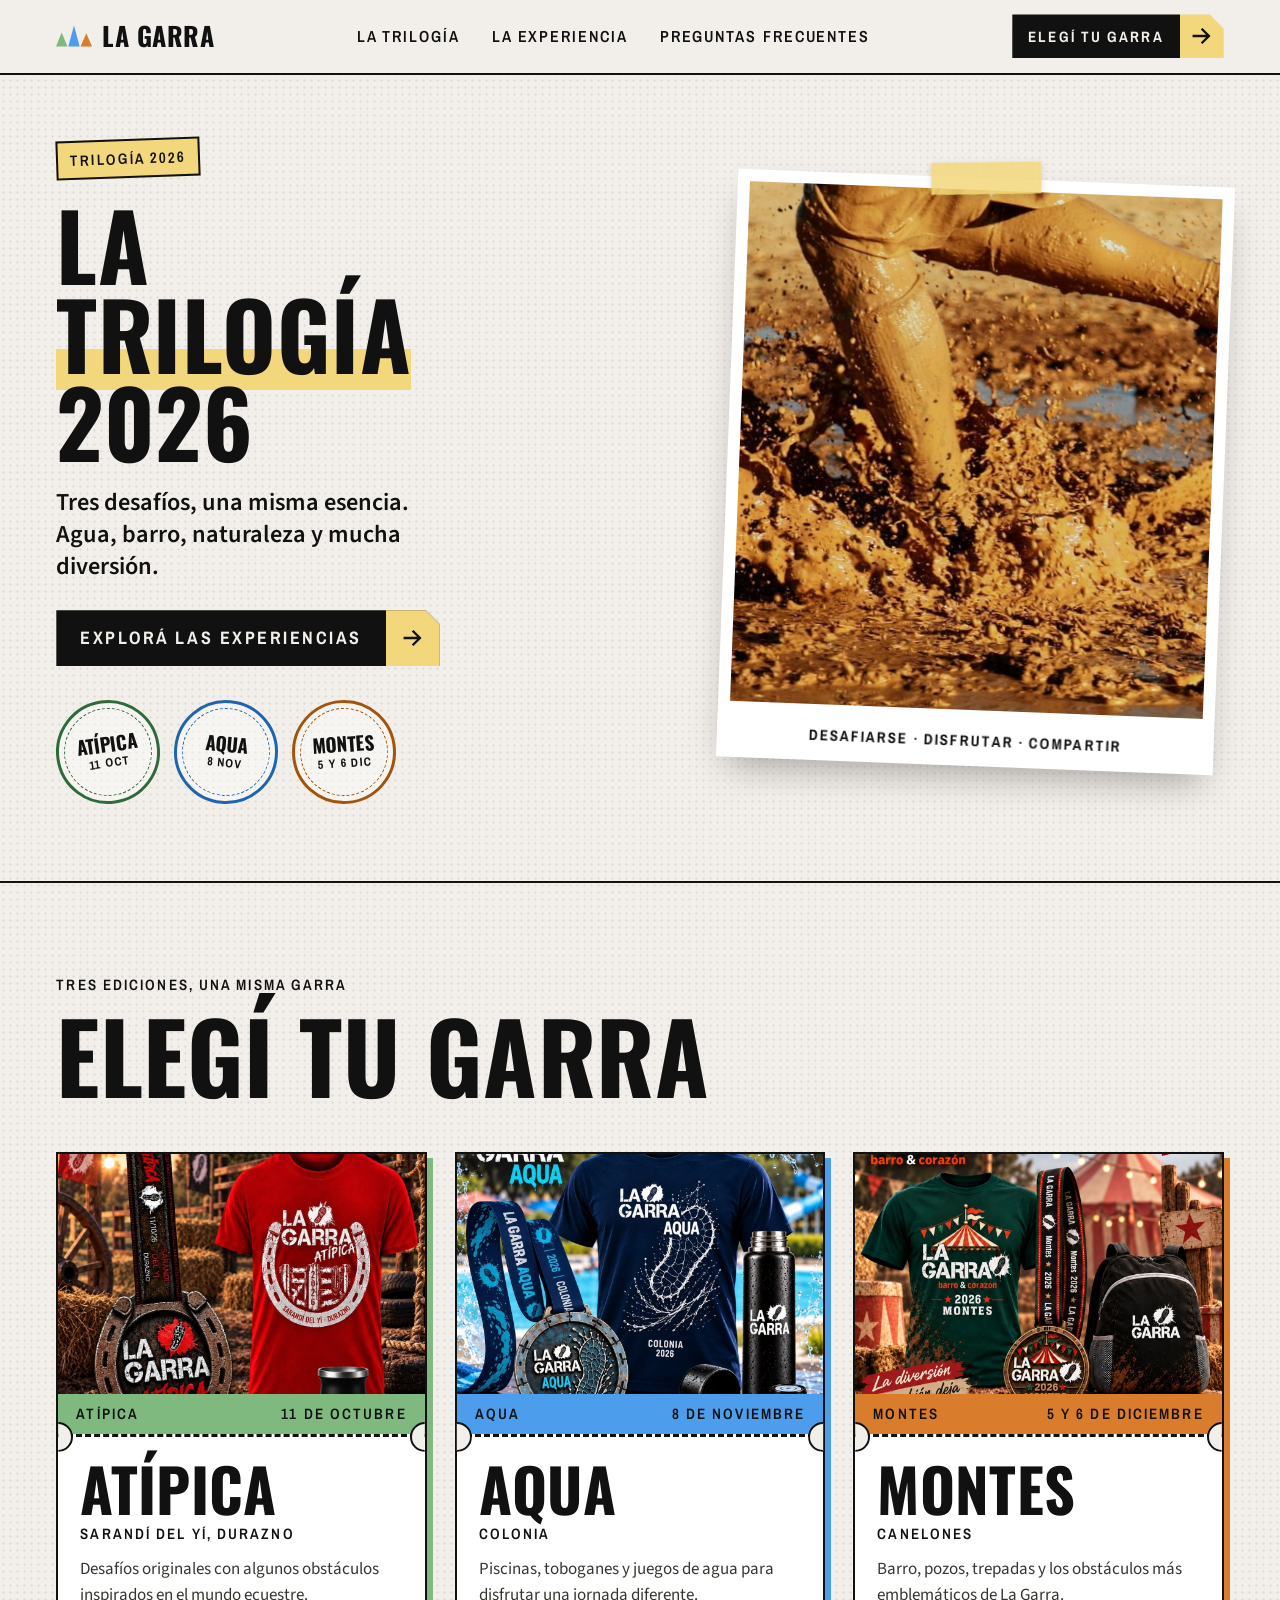
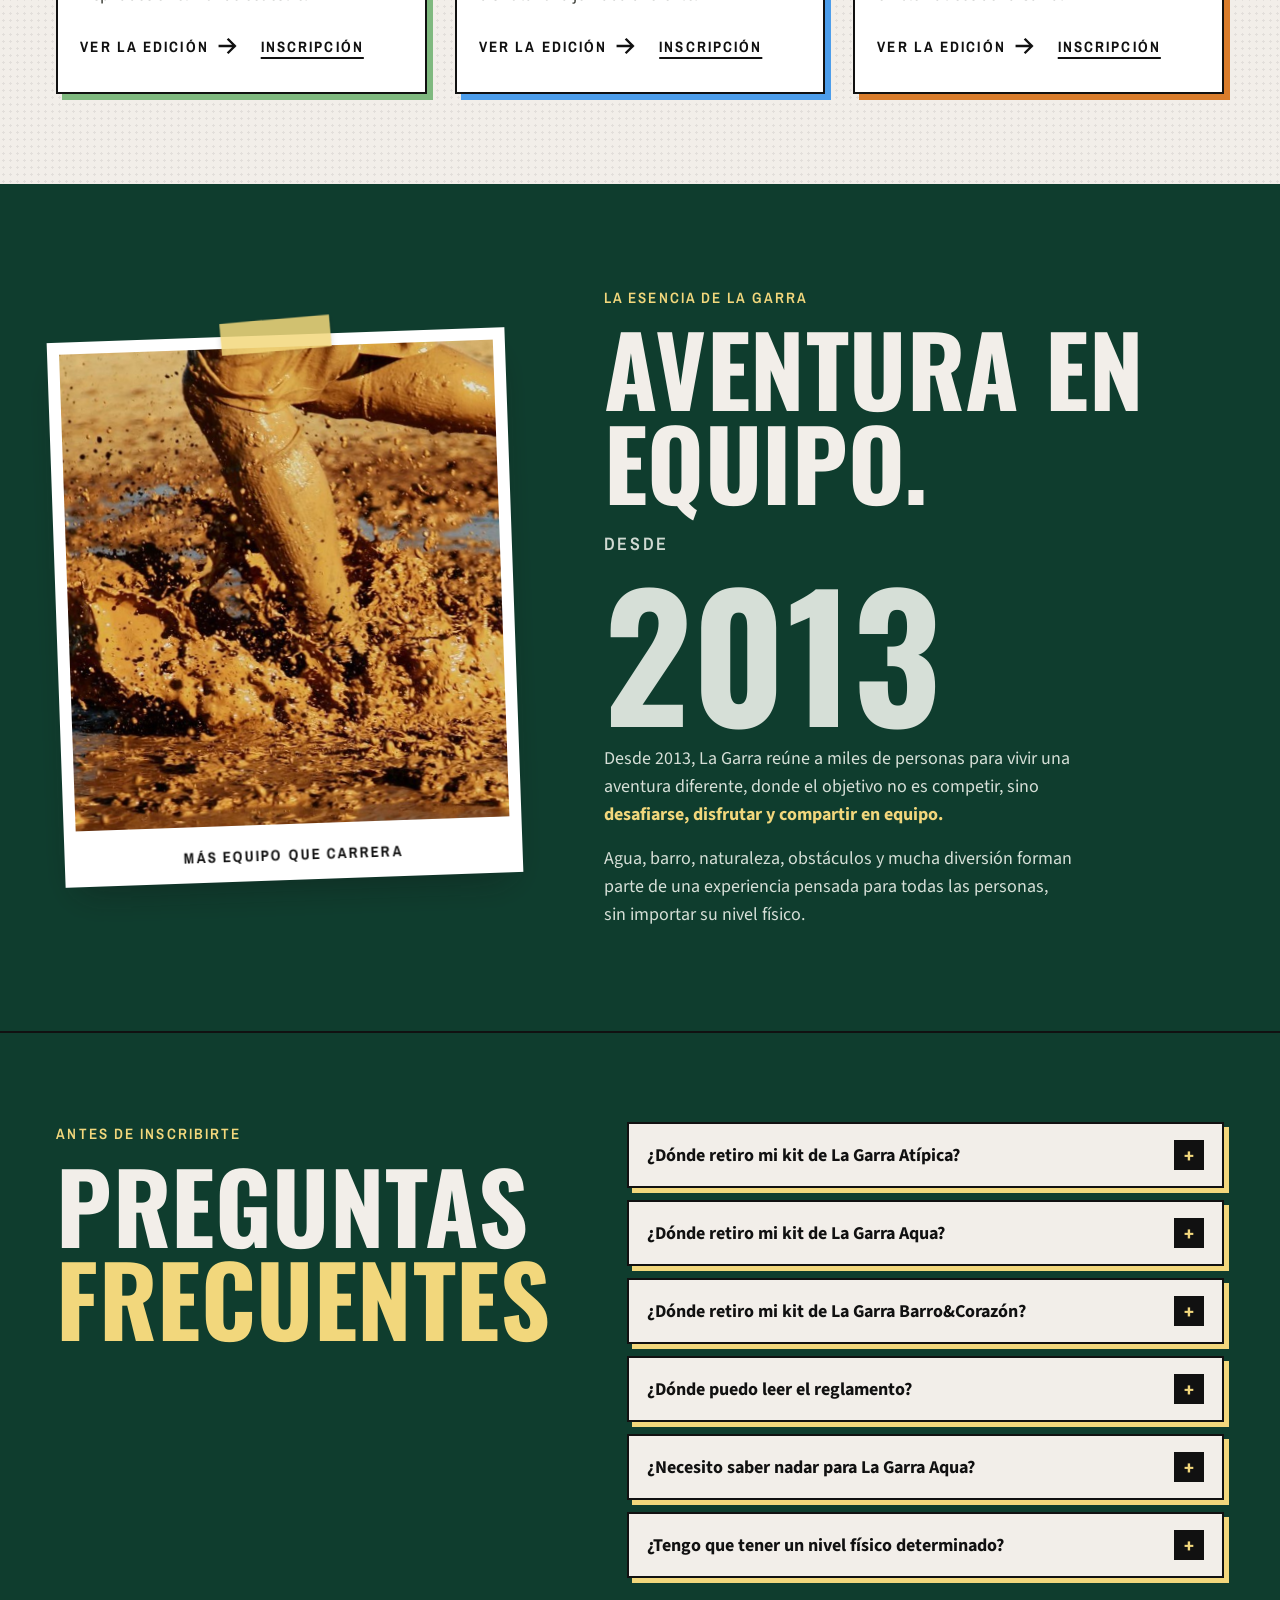
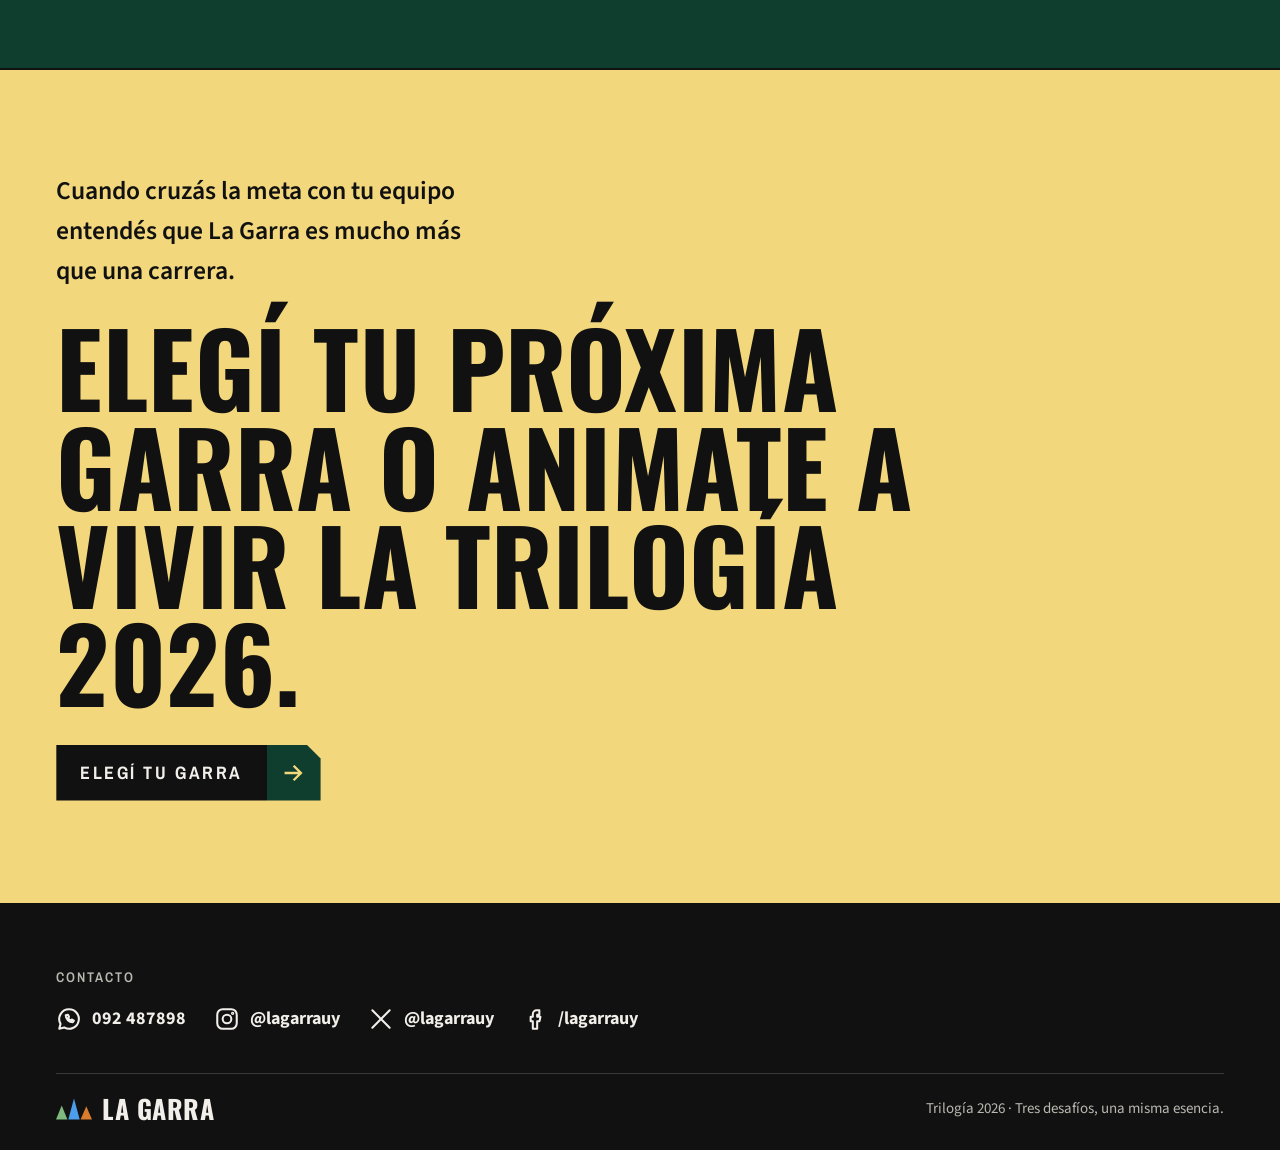
==== index.html @ 2101baf9 "Rediseño con el concepto B (sello de equipo): landing y tres ediciones Paleta y tipografías del brie" ====
<!doctype html>
<html lang="es">
<head>
<meta charset="utf-8">
<meta name="viewport" content="width=device-width, initial-scale=1">
<title>LA GARRA 2026 — Trilogía: tres desafíos, una misma esencia</title>
<meta name="description" content="Atípica, Aqua y Montes: tres desafíos, una misma esencia. Agua, barro, naturaleza y mucha diversión.">
<meta name="theme-color" content="#F2EEE9">
<link rel="preconnect" href="https://fonts.googleapis.com">
<link rel="preconnect" href="https://fonts.gstatic.com" crossorigin>
<link href="https://fonts.googleapis.com/css2?family=Archivo+Narrow:wght@500;600;700&family=Oswald:wght@500;600;700&family=Source+Sans+3:wght@400;600;700&display=swap" rel="stylesheet">
<link rel="stylesheet" href="css/style.css">
</head>
<body>
<div class="gp" id="top">
<svg width="0" height="0" style="position:absolute" aria-hidden="true" focusable="false">
  <defs>
    <symbol id="topo" viewBox="0 0 800 800">
      <g fill="none" stroke="currentColor" stroke-width="1.6">
        <path vector-effect="non-scaling-stroke" d="M400 30C560 20 720 110 760 260C800 410 730 560 620 650C500 750 320 780 190 690C70 600 20 450 60 310C100 170 250 40 400 30Z"/>
        <path vector-effect="non-scaling-stroke" transform="rotate(7 400 400) translate(400 400) scale(.9) translate(-400 -400)" d="M400 30C560 20 720 110 760 260C800 410 730 560 620 650C500 750 320 780 190 690C70 600 20 450 60 310C100 170 250 40 400 30Z"/>
        <path vector-effect="non-scaling-stroke" transform="rotate(-6 400 400) translate(400 400) scale(.79) translate(-400 -400)" d="M400 30C560 20 720 110 760 260C800 410 730 560 620 650C500 750 320 780 190 690C70 600 20 450 60 310C100 170 250 40 400 30Z"/>
        <path vector-effect="non-scaling-stroke" transform="rotate(13 400 400) translate(400 400) scale(.68) translate(-400 -400)" d="M400 30C560 20 720 110 760 260C800 410 730 560 620 650C500 750 320 780 190 690C70 600 20 450 60 310C100 170 250 40 400 30Z"/>
        <path vector-effect="non-scaling-stroke" transform="rotate(-11 400 400) translate(400 400) scale(.57) translate(-400 -400)" d="M400 30C560 20 720 110 760 260C800 410 730 560 620 650C500 750 320 780 190 690C70 600 20 450 60 310C100 170 250 40 400 30Z"/>
        <path vector-effect="non-scaling-stroke" transform="rotate(21 400 400) translate(400 400) scale(.46) translate(-400 -400)" d="M400 30C560 20 720 110 760 260C800 410 730 560 620 650C500 750 320 780 190 690C70 600 20 450 60 310C100 170 250 40 400 30Z"/>
        <path vector-effect="non-scaling-stroke" transform="rotate(-16 400 400) translate(400 400) scale(.35) translate(-400 -400)" d="M400 30C560 20 720 110 760 260C800 410 730 560 620 650C500 750 320 780 190 690C70 600 20 450 60 310C100 170 250 40 400 30Z"/>
        <path vector-effect="non-scaling-stroke" transform="rotate(30 400 400) translate(400 400) scale(.24) translate(-400 -400)" d="M400 30C560 20 720 110 760 260C800 410 730 560 620 650C500 750 320 780 190 690C70 600 20 450 60 310C100 170 250 40 400 30Z"/>
        <path vector-effect="non-scaling-stroke" transform="rotate(-24 400 400) translate(400 400) scale(.13) translate(-400 -400)" d="M400 30C560 20 720 110 760 260C800 410 730 560 620 650C500 750 320 780 190 690C70 600 20 450 60 310C100 170 250 40 400 30Z"/>
      </g>
    </symbol>
    <symbol id="splat" viewBox="0 0 240 210">
      <path fill="currentColor" d="M62 34C82-8 134-4 152 28C178 22 208 42 202 72C228 92 218 134 186 142C181 172 140 188 114 168C90 188 44 178 40 148C10 138 4 98 30 82C20 62 36 42 62 34Z"/>
      <circle fill="currentColor" cx="226" cy="38" r="9"/>
      <circle fill="currentColor" cx="14" cy="184" r="7"/>
      <circle fill="currentColor" cx="212" cy="190" r="11"/>
      <circle fill="currentColor" cx="104" cy="6" r="6"/>
      <circle fill="currentColor" cx="8" cy="20" r="5"/>
    </symbol>
    <symbol id="arrow" viewBox="0 0 24 24">
      <path d="M3 12h16M12.5 5l7 7-7 7" fill="none" stroke="currentColor" stroke-width="2.6" stroke-linecap="square" stroke-linejoin="miter"/>
    </symbol>
    <filter id="grain" x="0" y="0" width="100%" height="100%">
      <feTurbulence type="fractalNoise" baseFrequency=".85" numOctaves="2" stitchTiles="stitch" result="n"/>
      <feColorMatrix type="matrix" values="0 0 0 0 1  0 0 0 0 1  0 0 0 0 1  0 0 0 .9 -.25"/>
    </filter>
  <symbol id="garra" viewBox="0 0 82 48"><path fill="#7FB97F" d="M0 48 13 16 26 48Z"/><path fill="#4C9DEB" d="M28 48 41 0 54 48Z"/><path fill="#D97C2B" d="M56 48 69 18 82 48Z"/></symbol></defs>
</svg>
<header class="hdr"><div class="wrap hdr-in">
<a class="wm" href="index.html" aria-label="La Garra, inicio"><svg aria-hidden="true"><use href="#garra"/></svg><span>La Garra</span></a>
<nav class="nav" aria-label="Principal"><a href="#trilogia">La Trilogía</a><a href="#esencia">La experiencia</a><a href="#faq">Preguntas frecuentes</a></nav>
<a class="btn btn-sm" href="#trilogia"><span class="bt">Elegí tu Garra</span><span class="ba" aria-hidden="true"><svg><use href="#arrow"/></svg></span></a>
</div></header>
<main>
<section class="hero wrap">
<div>
<p class="kick sub up">Trilogía 2026</p>
<h1 class="h1 ttl up d1"><span>La</span><span><span class="u">Trilogía</span></span><span>2026</span></h1>
<p class="lead up d2">Tres desafíos, una misma esencia. Agua, barro, naturaleza y mucha diversión.</p>
<div class="ctas up d3"><a class="btn full" href="#trilogia"><span class="bt">Explorá las experiencias</span><span class="ba" aria-hidden="true"><svg><use href="#arrow"/></svg></span></a></div>
<ul class="stamps up d3" aria-label="Las tres ediciones">
<li class="stamp" style="--c:#2f6b3a;--r:-8deg"><span><b>Atípica</b><i>11 oct</i></span></li>
<li class="stamp" style="--c:#1f64b0;--r:5deg"><span><b>Aqua</b><i>8 nov</i></span></li>
<li class="stamp" style="--c:#a2540c;--r:-4deg"><span><b>Montes</b><i>5 y 6 dic</i></span></li></ul>
</div>
<figure class="pol up d2"><img src="img/barro-botas.jpg" alt="Botas hundidas en el barro"><figcaption>Desafiarse · Disfrutar · Compartir</figcaption></figure>
</section>
<section id="trilogia" class="tri sec" aria-labelledby="hB"><div class="wrap">
<p class="sub" style="font-size:15px">Tres ediciones, una misma Garra</p>
<h2 id="hB" class="h2 ttl">Elegí tu Garra</h2>
<ul class="grid3" style="margin-top:clamp(28px,4cqw,56px)">
<li class="up tk2"><div class="tk" style="--c:#7FB97F"><div class="ph"><img src="img/kit-atipica.jpg" alt="Kit de La Garra Atípica: medalla, camiseta y accesorios"></div><div class="band sub"><span>Atípica</span><span>11 de octubre</span></div><div class="perf"></div><div class="bd"><h3 class="ttl"><a href="atipica.html">Atípica</a></h3><p class="pl sub">Sarandí del Yí, Durazno</p><p class="d">Desafíos originales con algunos obstáculos inspirados en el mundo ecuestre.</p><div class="tkl"><a href="atipica.html" tabindex="-1" aria-hidden="true">Ver la edición <svg width="22" height="22" aria-hidden="true"><use href="#arrow"/></svg></a><a class="ins" href="https://lagarra.opc.uy/registration" target="_blank" rel="noopener" aria-label="Inscripción a La Garra Atípica (se abre en una pestaña nueva)">Inscripción</a></div></div></div></li>
<li class="up tk2"><div class="tk" style="--c:#4C9DEB"><div class="ph"><img src="img/kit-aqua.jpg" alt="Kit de La Garra Aqua: medalla, camiseta y accesorios"></div><div class="band sub"><span>Aqua</span><span>8 de noviembre</span></div><div class="perf"></div><div class="bd"><h3 class="ttl"><a href="aqua.html">Aqua</a></h3><p class="pl sub">Colonia</p><p class="d">Piscinas, toboganes y juegos de agua para disfrutar una jornada diferente.</p><div class="tkl"><a href="aqua.html" tabindex="-1" aria-hidden="true">Ver la edición <svg width="22" height="22" aria-hidden="true"><use href="#arrow"/></svg></a><a class="ins" href="https://lagarra.opc.uy/registration" target="_blank" rel="noopener" aria-label="Inscripción a La Garra Aqua (se abre en una pestaña nueva)">Inscripción</a></div></div></div></li>
<li class="up tk2"><div class="tk" style="--c:#D97C2B"><div class="ph"><img src="img/kit-montes.jpg" alt="Kit de La Garra Montes: medalla, camiseta y accesorios"></div><div class="band sub"><span>Montes</span><span>5 y 6 de diciembre</span></div><div class="perf"></div><div class="bd"><h3 class="ttl"><a href="montes.html">Montes</a></h3><p class="pl sub">Canelones</p><p class="d">Barro, pozos, trepadas y los obstáculos más emblemáticos de La Garra.</p><div class="tkl"><a href="montes.html" tabindex="-1" aria-hidden="true">Ver la edición <svg width="22" height="22" aria-hidden="true"><use href="#arrow"/></svg></a><a class="ins" href="https://lagarra.opc.uy/registration" target="_blank" rel="noopener" aria-label="Inscripción a La Garra Montes (se abre en una pestaña nueva)">Inscripción</a></div></div></div></li>
</ul></div></section>
<section id="esencia" class="ess sec" aria-labelledby="hE"><div class="wrap ess-g">
<figure class="pol"><img src="img/barro-botas.jpg" alt="Detalle de una bota salpicando barro" style="object-position:30% 50%"><figcaption>Más equipo que carrera</figcaption></figure>
<div><p class="sub">La esencia de La Garra</p>
<h2 id="hE" class="h2 ttl" style="margin-top:12px">Aventura en equipo.</h2>
<p class="sub" style="margin-top:22px;font-size:18px;color:#cfd9d1">Desde</p><p class="big ttl">2013</p>
<p style="margin-top:18px">Desde 2013, La Garra reúne a miles de personas para vivir una aventura diferente, donde el objetivo no es competir, sino <strong>desafiarse, disfrutar y compartir en equipo.</strong></p>
<p>Agua, barro, naturaleza, obstáculos y mucha diversión forman parte de una experiencia pensada para todas las personas, sin importar su nivel físico.</p></div>
</div></section>
<section id="faq" class="faqs sec" aria-labelledby="hf"><div class="wrap fq-g">
<div><p class="sub">Antes de inscribirte</p><h2 id="hf" class="h2 ttl" style="margin-top:12px">Preguntas <span class="hl">frecuentes</span></h2></div>
<div class="faq-l"><details><summary>¿Dónde retiro mi kit de La Garra Atípica?</summary><p class="ans">Sábado 10 de octubre, de 11:00 a 17:00, en el Municipio de Sarandí del Yí (Dr. Astiazarán 530, entre Berro y Batlle y Ordóñez). Domingo 11 de octubre, desde las 10:00, en Villa Hípica de Sarandí del Yí.</p></details><details><summary>¿Dónde retiro mi kit de La Garra Aqua?</summary><p class="ans">Sábado 7 de noviembre, de 14:00 a 18:00, y domingo 8 de noviembre, desde las 10:00, en Aqua Park Colonia (Camino a la Balsa, Balneario Artilleros).</p></details><details><summary>¿Dónde retiro mi kit de La Garra Barro&amp;Corazón?</summary><p class="ans">Martes 1 y miércoles 2 de diciembre, de 9:30 a 19:30, en el CEDEC (Av. Br. José Batlle y Ordóñez 2326, esq. Av. Italia, Montevideo). Sábado 5 y domingo 6 de diciembre, desde las 10:00, en el Parque Municipal de Montes (Ruta 81 km 97, Montes, Canelones).</p></details><details><summary>¿Dónde puedo leer el reglamento?</summary><p class="ans">Reglamento oficial y deslinde de responsabilidad (PDF): <a href="https://www.lagarra.com.uy/atipica/images/LAGARRA2026-REGLAMENTO-ATIPICA.pdf" target="_blank" rel="noopener">La Garra Atípica</a> · <a href="https://www.lagarra.com.uy/aqua/images/AQUA-Reglamento2026.pdf" target="_blank" rel="noopener">La Garra Aqua</a> · <a href="https://www.lagarra.com.uy/barro/images/BARRO-Reglamento2026.pdf" target="_blank" rel="noopener">La Garra Barro&amp;Corazón</a>.</p></details><details><summary>¿Necesito saber nadar para La Garra Aqua?</summary><p class="ans">No. Todo se vive en un entorno seguro y sin necesidad de saber nadar.</p></details><details><summary>¿Tengo que tener un nivel físico determinado?</summary><p class="ans">No. La Garra es una experiencia pensada para todas las personas, sin importar su nivel físico.</p></details></div>
</div></section>
<section id="cierre" class="cl sec" aria-labelledby="hC"><div class="wrap">
<p class="q">Cuando cruzás la meta con tu equipo entendés que La Garra es mucho más que una carrera.</p>
<h2 id="hC" class="ttl">Elegí tu próxima Garra o animate a vivir La Trilogía 2026.</h2>
<div style="margin-top:34px"><a class="btn full" href="#trilogia"><span class="bt">Elegí tu Garra</span><span class="ba" aria-hidden="true"><svg><use href="#arrow"/></svg></span></a></div>
</div></section>
</main>
<footer class="ft2"><div class="wrap">
<p class="sub">Contacto</p>
<ul class="ct" aria-label="Contacto" style="margin-top:6px"><li><a href="https://wa.me/59892487898" target="_blank" rel="noopener" aria-label="WhatsApp 092 487898 (se abre en una pestaña nueva)"><svg viewBox="0 0 24 24" fill="none" stroke="currentColor" stroke-width="1.9" stroke-linecap="round" stroke-linejoin="round" aria-hidden="true" focusable="false"><path d="M12 3a9 9 0 0 0-7.8 13.5L3 21l4.6-1.2A9 9 0 1 0 12 3z"/><path d="M9 8.5c0 3.5 3 6.5 6.5 6.5l1-1.5-2-1-1 .8a5 5 0 0 1-2.3-2.3l.8-1-1-2z"/></svg><span>092 487898</span></a></li><li><a href="https://www.instagram.com/lagarrauy" target="_blank" rel="noopener" aria-label="Instagram @lagarrauy (se abre en una pestaña nueva)"><svg viewBox="0 0 24 24" fill="none" stroke="currentColor" stroke-width="1.9" stroke-linecap="round" stroke-linejoin="round" aria-hidden="true" focusable="false"><rect x="3" y="3" width="18" height="18" rx="5"/><circle cx="12" cy="12" r="4"/><circle cx="17.2" cy="6.8" r=".6"/></svg><span>@lagarrauy</span></a></li><li><a href="https://twitter.com/lagarrauy" target="_blank" rel="noopener" aria-label="Twitter @lagarrauy (se abre en una pestaña nueva)"><svg viewBox="0 0 24 24" fill="none" stroke="currentColor" stroke-width="1.9" stroke-linecap="round" stroke-linejoin="round" aria-hidden="true" focusable="false"><path d="M4 4l16 16M20 4L4 20"/></svg><span>@lagarrauy</span></a></li><li><a href="https://www.facebook.com/lagarrauy" target="_blank" rel="noopener" aria-label="Facebook /lagarrauy (se abre en una pestaña nueva)"><svg viewBox="0 0 24 24" fill="none" stroke="currentColor" stroke-width="1.9" stroke-linecap="round" stroke-linejoin="round" aria-hidden="true" focusable="false"><path d="M14 8h2V4h-2.5A3.5 3.5 0 0 0 10 7.5V10H8v4h2v7h4v-7h2.2l.8-4H14V8z"/></svg><span>/lagarrauy</span></a></li></ul>
<div class="row"><a class="wm" href="#top" aria-label="La Garra, volver arriba"><svg aria-hidden="true"><use href="#garra"/></svg><span>La Garra</span></a><p>Trilogía 2026 · Tres desafíos, una misma esencia.</p></div>
</div></footer>
</div>
<script src="js/main.js" defer></script>
</body>
</html>
---- css/style.css ----
body{margin:0;background:#111}
html{scroll-behavior:smooth}
@media (prefers-reduced-motion:reduce){html{scroll-behavior:auto}}
.gp{--mont:#0F3D2E;--hier:#7FB97F;--barro:#D97C2B;--agua:#4C9DEB;--sol:#F2D77C;--carb:#111;--arena:#F2EEE9;container-type:inline-size;container-name:page;position:relative;overflow-x:clip;font-family:'Source Sans 3','Source Sans Pro',system-ui,sans-serif;font-size:18px;line-height:1.55;-webkit-font-smoothing:antialiased}
.gp *{box-sizing:border-box}
.gp a{color:inherit;text-decoration:none}
.gp a:focus-visible{outline:3px solid var(--sol);outline-offset:4px}
.gp :where(h1,h2,h3,p,ul,ol,figure){margin:0;padding:0}
.gp :where(ul,ol){list-style:none}
.ttl{font-family:'Oswald','Arial Narrow',sans-serif;font-weight:700;text-transform:uppercase;line-height:.96;letter-spacing:.005em}
.sub{font-family:'Archivo Narrow','Arial Narrow',sans-serif;font-weight:600;text-transform:uppercase;letter-spacing:.14em}
.wrap{width:100%;max-width:1320px;margin-inline:auto;padding-inline:clamp(20px,4.4cqw,64px)}
.sec{scroll-margin-top:72px}
.wm{display:inline-flex;align-items:center;gap:10px;font-family:'Oswald',sans-serif;font-weight:700;font-size:26px;letter-spacing:.02em;text-transform:uppercase;line-height:1}
.wm svg{width:36px;height:22px;flex:none}
.hdr{position:sticky;top:0;z-index:50}
.hdr-in{display:flex;align-items:center;justify-content:space-between;gap:16px;padding-block:12px}
.nav{display:none;gap:4px}
.nav a{display:block;padding:12px 14px;font-family:'Archivo Narrow',sans-serif;font-weight:600;font-size:16px;letter-spacing:.12em;text-transform:uppercase}
.btn{display:inline-flex;align-items:stretch;font-family:'Archivo Narrow',sans-serif;font-weight:700;font-size:18px;letter-spacing:.14em;text-transform:uppercase;transition:transform .2s ease,box-shadow .2s ease;clip-path:polygon(0 0,calc(100% - 14px) 0,100% 14px,100% 100%,0 100%)}
.btn .bt{display:flex;align-items:center;padding:0 24px;min-height:56px}
.btn .ba{display:grid;place-items:center;width:54px}
.btn svg{width:22px;height:22px}
.btn:hover{transform:translateY(-3px)}
.btn-sm .bt{min-height:44px;padding:0 16px;font-size:15px}.btn-sm .ba{width:44px}
.full{display:flex;width:100%}.full .bt{flex:1;font-size:16px;letter-spacing:.1em}
.wm{white-space:nowrap}.btn-sm .bt{white-space:nowrap;padding:0 12px;font-size:14px;letter-spacing:.1em}.wm{font-size:23px}.wm svg{width:32px}
.grid3{display:grid;grid-template-columns:1fr;gap:28px}
@container page (min-width:860px){.wm{font-size:26px}.wm svg{width:36px}.btn-sm .bt{padding:0 16px;font-size:15px;letter-spacing:.14em}.full .bt{font-size:18px;letter-spacing:.14em}.nav{display:flex}.grid3{grid-template-columns:repeat(3,1fr);gap:clamp(20px,2.2cqw,36px)}.full{display:inline-flex;width:auto}.full .bt{flex:none}}
@media (prefers-reduced-motion:no-preference){
@keyframes up{from{opacity:0;translate:0 24px}to{opacity:1;translate:0 0}}
@keyframes kb{from{scale:1.02}to{scale:1.09}}
.up{animation:up .8s cubic-bezier(.2,.7,.2,1) both}.d1{animation-delay:.1s}.d2{animation-delay:.2s}.d3{animation-delay:.3s}
}

.gp{background:var(--arena);color:var(--carb);background-image:radial-gradient(rgba(17,17,17,.07) 1px,transparent 1.2px);background-size:7px 7px}
.hdr{background:rgba(242,238,233,.94);-webkit-backdrop-filter:blur(8px);backdrop-filter:blur(8px);border-bottom:2px solid var(--carb)}
.nav a:hover{text-decoration:underline;text-decoration-thickness:3px;text-underline-offset:6px;text-decoration-color:var(--barro)}
.gp a.btn{background:var(--carb);color:var(--arena)}.gp a.btn .ba{background:var(--sol);color:var(--carb)}
.hero{padding-top:clamp(36px,5cqw,72px);padding-bottom:clamp(40px,6cqw,90px);display:grid;gap:44px}
.hero>*{min-width:0}
.kick{display:inline-flex;align-items:center;gap:10px;border:2px solid var(--carb);padding:6px 12px;font-size:15px;rotate:-2deg;background:var(--sol)}
.h1{font-size:clamp(50px,14cqw,150px);margin-top:22px}
.h1 span{display:block}.h1 .u{display:inline;background:linear-gradient(transparent 62%,var(--sol) 62% 92%,transparent 92%)}
.lead{margin-top:22px;font-size:clamp(20px,1.9cqw,26px);font-weight:600;max-width:30ch;line-height:1.3}
.ctas{margin-top:28px;display:flex;flex-direction:column;gap:14px}
.stamps{margin-top:34px;display:flex;flex-wrap:wrap;gap:14px}
.stamp{width:104px;height:104px;border-radius:50%;border:3px solid var(--c);color:var(--carb);display:grid;place-items:center;text-align:center;line-height:1.05;rotate:var(--r);position:relative;background:rgba(255,255,255,.4)}
.stamp::before{content:"";position:absolute;inset:5px;border-radius:50%;border:1.5px dashed var(--c)}
.stamp b{font-family:'Oswald',sans-serif;font-size:19px;text-transform:uppercase;display:block}
.stamp i{font-style:normal;font-family:'Archivo Narrow',sans-serif;font-weight:700;font-size:12px;letter-spacing:.1em;text-transform:uppercase;display:block;margin-top:3px}
.pol{background:#fff;padding:12px 12px 56px;box-shadow:0 18px 34px -12px rgba(17,17,17,.35);rotate:2.2deg;position:relative;max-width:560px;justify-self:center;width:100%}
.pol::before{content:"";position:absolute;top:-16px;left:50%;translate:-50% 0;width:110px;height:32px;background:rgba(242,215,124,.85);rotate:-3deg;box-shadow:0 2px 6px rgba(17,17,17,.15)}
.pol img{display:block;width:100%;aspect-ratio:4/4.4;object-fit:cover}
.pol figcaption{position:absolute;left:0;right:0;bottom:14px;text-align:center;font-family:'Archivo Narrow',sans-serif;font-weight:700;letter-spacing:.14em;text-transform:uppercase;font-size:15px}
.tri{padding-block:clamp(48px,7cqw,110px);border-top:2px solid var(--carb)}
.h2{font-size:clamp(42px,7.6cqw,100px);margin-top:12px}
.tk{position:relative;background:#fff;border:2px solid var(--carb);display:flex;flex-direction:column;transition:transform .25s ease,box-shadow .25s ease;box-shadow:6px 6px 0 var(--c)}
.tk:hover{transform:translate(-3px,-3px);box-shadow:9px 9px 0 var(--c)}
.tk .ph{height:240px;position:relative;overflow:hidden;border-bottom:0}
.tk .ph img{position:absolute;inset:0;width:100%;height:100%;object-fit:cover}
.tk .band{background:var(--c);padding:8px 18px;font-size:15px;display:flex;justify-content:space-between}
.tk .perf{position:relative;border-top:3px dashed var(--carb);margin:0}
.tk .perf::before,.tk .perf::after{content:"";position:absolute;top:-15px;width:26px;height:26px;border-radius:50%;background:var(--arena);border:2px solid var(--carb)}
.tk .perf::before{left:-15px;clip-path:inset(0 0 0 50%)}.tk .perf::after{right:-15px;clip-path:inset(0 50% 0 0)}
.tk .bd{padding:22px 22px 24px}
.tk h3{font-size:clamp(44px,5vw,60px)}
.tk .pl{margin-top:6px;font-size:15px}
.tk p.d{margin-top:10px;color:#34362f;font-size:17px}
.tk .go{margin-top:16px;display:flex;align-items:center;gap:10px;font-family:'Archivo Narrow',sans-serif;font-weight:700;letter-spacing:.14em;text-transform:uppercase;font-size:15px}
.tk .go svg{width:22px;height:22px;transition:translate .2s}.tk:hover .go svg{translate:6px 0}
.ess{background:var(--mont);color:var(--arena);padding-block:clamp(56px,8cqw,130px)}
.ess-g{display:grid;gap:44px;align-items:center}
.ess .pol{rotate:-2deg}.ess .pol figcaption{color:var(--carb)}
.ess .sub{color:var(--sol);font-size:15px}
.ess p{color:#d6dfd7;max-width:52ch}.ess p+p{margin-top:16px}.ess strong{color:var(--sol)}
.big{font-size:clamp(72px,14cqw,170px);color:var(--sol);line-height:.9}
.cl{background:var(--sol);padding-block:clamp(56px,8cqw,120px);border-top:2px solid var(--carb)}
.gp .cl a.btn .ba{background:var(--mont);color:var(--sol)}
.cl h2{font-size:clamp(38px,8cqw,124px);max-width:17ch}
.cl p.q{font-size:clamp(20px,2cqw,26px);max-width:34ch;font-weight:600;margin-bottom:26px}
.ft{background:var(--carb);color:var(--arena);padding-block:30px}
.ft-in{display:flex;flex-wrap:wrap;gap:20px 36px;align-items:center;justify-content:space-between}
.ft a.l{font-weight:600;display:inline-flex;align-items:center;min-height:44px}
@container page (min-width:860px){
.hero{grid-template-columns:1.1fr .9fr;align-items:center;gap:clamp(32px,5cqw,80px)}
.h1{font-size:7.2cqw}
.ctas{flex-direction:row;align-items:center;gap:22px}
.ess-g{grid-template-columns:.85fr 1.15fr;gap:clamp(40px,7cqw,110px)}
}

.gp{--ac:#7FB97F;--ad:#2f6b3a}
.hdr .nav a[aria-current=page]{text-decoration:underline;text-decoration-thickness:3px;text-underline-offset:6px;text-decoration-color:var(--c)}
.btn.o{background:#fff}
.gp a.btn.o{background:#fff;color:var(--carb);box-shadow:inset 0 0 0 2px var(--carb)}
.gp a.btn.o .ba{background:var(--ac);color:var(--carb)}
.eh{padding-top:clamp(36px,5cqw,72px);padding-bottom:clamp(44px,6cqw,90px);display:grid;gap:48px}
.eh>*{min-width:0}
.chipx{display:inline-flex;background:var(--ac);color:var(--carb);border:2px solid var(--carb);padding:6px 12px;font-size:15px;rotate:-2deg}
.eh h1{font-size:clamp(64px,20cqw,210px);margin-top:20px;line-height:.88}
.eh h1 .u{background:linear-gradient(transparent 66%,var(--ac) 66% 94%,transparent 94%)}
.patch{display:inline-block;background:var(--carb);padding:12px 18px;rotate:-2deg;box-shadow:5px 5px 0 var(--ac)}
.patch img{display:block;width:clamp(150px,44cqw,220px);height:auto}
.tag{margin-top:30px;font-size:clamp(22px,2.2cqw,30px);font-weight:700;line-height:1.22;max-width:24ch}
.facts{margin-top:26px;display:grid;gap:14px}
.fact{border:2px solid var(--carb);background:#fff;padding:12px 16px;box-shadow:5px 5px 0 var(--ac)}
.fact span{display:block;font-size:13px;letter-spacing:.2em;color:#4a4c45}
.fact b{font-family:'Oswald',sans-serif;font-size:clamp(26px,2.6cqw,34px);text-transform:uppercase;line-height:1.08;font-weight:700}
.btns{margin-top:28px;display:flex;flex-direction:column;gap:14px}
.eh .pol{max-width:520px}
.dstamp{position:absolute;right:-8px;bottom:-26px;width:116px;height:116px;border-radius:50%;background:var(--ac);border:3px solid var(--carb);display:grid;place-items:center;text-align:center;rotate:-10deg;box-shadow:4px 4px 0 var(--carb);z-index:2;line-height:1}
.dstamp b{font-family:'Oswald',sans-serif;font-size:30px;display:block}
.dstamp i{font-style:normal;font-family:'Archivo Narrow',sans-serif;font-weight:700;font-size:13px;letter-spacing:.12em;text-transform:uppercase}
.exp{padding-block:clamp(52px,7cqw,110px);border-top:2px solid var(--carb)}
.exp-g{display:grid;gap:30px}
.exp .h2 .hl{background:linear-gradient(transparent 62%,var(--ac) 62% 92%,transparent 92%)}
.exp .lead2{font-size:clamp(20px,1.9cqw,26px);font-weight:600;line-height:1.4;max-width:34em}
.exp p.b{margin-top:18px;font-size:19px;color:#34362f;max-width:36em}
.note{margin-top:30px;background:#fff;border:2px solid var(--carb);border-left:10px solid var(--ac);padding:20px 22px;font-size:20px;font-weight:700;max-width:34em;rotate:-.6deg;box-shadow:6px 6px 0 rgba(17,17,17,.12)}
.mband{position:relative;border-block:2px solid var(--carb);height:clamp(220px,30cqw,420px);overflow:hidden;background:#222}
.mband img{width:100%;height:100%;object-fit:cover;object-position:50% 55%;display:block}
.mband span{position:absolute;left:clamp(20px,4.4cqw,64px);bottom:18px;background:var(--sol);border:2px solid var(--carb);padding:6px 14px;font-size:15px;rotate:-1.5deg}
.kits{padding-block:clamp(52px,7cqw,110px)}
.kg{display:grid;gap:26px;grid-template-columns:repeat(auto-fit,minmax(min(320px,100%),1fr));margin-top:clamp(26px,3.5cqw,48px)}
.pass{position:relative;background:#fff;border:2px solid var(--carb);box-shadow:6px 6px 0 var(--ac);display:flex;flex-direction:column}
.pass .band2{background:var(--ac);padding:8px 18px;font-size:15px;border-bottom:2px solid var(--carb)}
.pass .bd{padding:20px 22px 24px;display:flex;flex-direction:column;gap:8px}
.pass .dt{font-family:'Oswald',sans-serif;font-weight:700;text-transform:uppercase;font-size:clamp(38px,4.2cqw,58px);line-height:1}
.pass .hr{font-weight:700;font-size:21px}
.pass .pl{color:#34362f;font-size:17px}
.reg{margin-top:28px;background:#fff;border:3px dashed var(--carb);padding:22px 24px;display:flex;flex-wrap:wrap;align-items:center;justify-content:space-between;gap:20px 32px}
.reg h3{font-size:clamp(28px,3cqw,42px);margin-top:6px}
.faqs{background:var(--mont);color:var(--arena);padding-block:clamp(52px,7cqw,110px);border-top:2px solid var(--carb)}
.faqs .sub{color:var(--sol);font-size:15px}
.faqs .h2{color:var(--arena)}.faqs .h2 .hl{color:var(--sol)}
.fq-g{display:grid;gap:30px;align-items:start}
.faq-l{display:flex;flex-direction:column;gap:12px}
.faq-l details{background:var(--arena);color:var(--carb);border:2px solid var(--carb);box-shadow:5px 5px 0 var(--sol)}
.faq-l summary{list-style:none;cursor:pointer;display:flex;align-items:center;justify-content:space-between;gap:16px;padding:16px 18px;min-height:56px;font-weight:700;font-size:18px;line-height:1.3}
.faq-l summary::-webkit-details-marker{display:none}
.faq-l summary::after{content:"+";flex:none;width:30px;height:30px;display:grid;place-items:center;background:var(--carb);color:var(--sol);font-family:'Oswald',sans-serif;font-size:22px;line-height:1;transition:rotate .2s}
.faq-l details[open] summary::after{rotate:45deg}
.faq-l summary:focus-visible{outline:3px solid var(--sol);outline-offset:3px}
.faq-l .ans{padding:2px 18px 20px;font-size:17px;color:#2b2d27;border-top:2px dashed rgba(17,17,17,.3);margin:0 18px;padding-inline:0;padding-top:14px}
.faq-l .ans p+p,.faq-l .ans ul+p,.faq-l .ans p+ul{margin-top:10px}
.faq-l .ans ul{padding-left:20px;list-style:disc}.faq-l .ans li{margin-top:4px}
.faq-l .ans a{text-decoration:underline;text-underline-offset:3px;font-weight:700;color:#1f64b0}
.oth{padding-block:clamp(48px,6cqw,90px)}
.mini{position:relative;display:flex;align-items:center;gap:16px;background:#fff;border:2px solid var(--carb);box-shadow:6px 6px 0 var(--c);padding:12px;transition:transform .2s,box-shadow .2s}
.mini:hover{transform:translate(-3px,-3px);box-shadow:9px 9px 0 var(--c)}
.mini img{width:112px;height:92px;object-fit:cover;flex:none;border:2px solid var(--carb)}
.mini h3{font-size:clamp(34px,3.6cqw,46px)}.mini p{font-size:15px}
.mini .nm{color:var(--ad)}
.tk2{position:relative}
.tk2 h3 a::after{content:"";position:absolute;inset:0;z-index:1}
.tk2 .ins{position:relative;z-index:2}
.tkl{display:flex;flex-wrap:wrap;align-items:center;gap:10px 22px;margin-top:16px}
.tkl a{display:inline-flex;align-items:center;gap:8px;min-height:44px;font-family:'Archivo Narrow',sans-serif;font-weight:700;letter-spacing:.14em;text-transform:uppercase;font-size:15px}
.tkl .ins{text-decoration:underline;text-underline-offset:5px;text-decoration-thickness:2px}
.ct{display:flex;flex-wrap:wrap;gap:4px 28px}
.ct a{display:flex;align-items:center;gap:10px;min-height:48px;font-weight:700;font-size:18px}
.ct a:hover{color:var(--sol)}
.ct svg{width:26px;height:26px;flex:none}
.ft2{background:var(--carb);color:var(--arena);padding-block:clamp(36px,5cqw,64px) 28px}
.ft2 .sub{font-size:14px;color:#b9b8b0}
.ft2 .row{margin-top:30px;padding-top:22px;border-top:1px solid rgba(242,238,233,.18);display:flex;flex-wrap:wrap;gap:12px 32px;align-items:center;justify-content:space-between}
.ft2 .row p{color:#b9b8b0;font-size:15px}
@container page (min-width:860px){
.eh{grid-template-columns:1.1fr .9fr;align-items:center;gap:clamp(32px,5cqw,80px)}
.eh h1{font-size:10.4cqw}
.facts{grid-template-columns:auto auto;justify-content:start}
.btns{flex-direction:row;align-items:center;gap:22px}
.exp-g{grid-template-columns:.8fr 1.2fr;gap:clamp(36px,6cqw,100px)}
.fq-g{grid-template-columns:.8fr 1.4fr;gap:clamp(36px,6cqw,100px)}
.fq-g>div:first-child{position:sticky;top:96px}
}
@media (prefers-reduced-motion:no-preference){
@keyframes sway{from{rotate:2.2deg}to{rotate:1deg}}
@keyframes swayb{from{rotate:-2deg}to{rotate:-.8deg}}
@keyframes pop{from{opacity:0;scale:.6}to{opacity:1;scale:1}}
.hero .pol,.eh .pol{animation:sway 6s ease-in-out infinite alternate}
.ess .pol{animation:swayb 7s ease-in-out infinite alternate}
.stamp{animation:pop .6s cubic-bezier(.2,1.4,.4,1) both}.stamp:nth-child(2){animation-delay:.12s}.stamp:nth-child(3){animation-delay:.24s}
.dstamp{animation:pop .7s .4s cubic-bezier(.2,1.4,.4,1) both}
.faq-l details[open] .ans{animation:up .35s ease both}
}
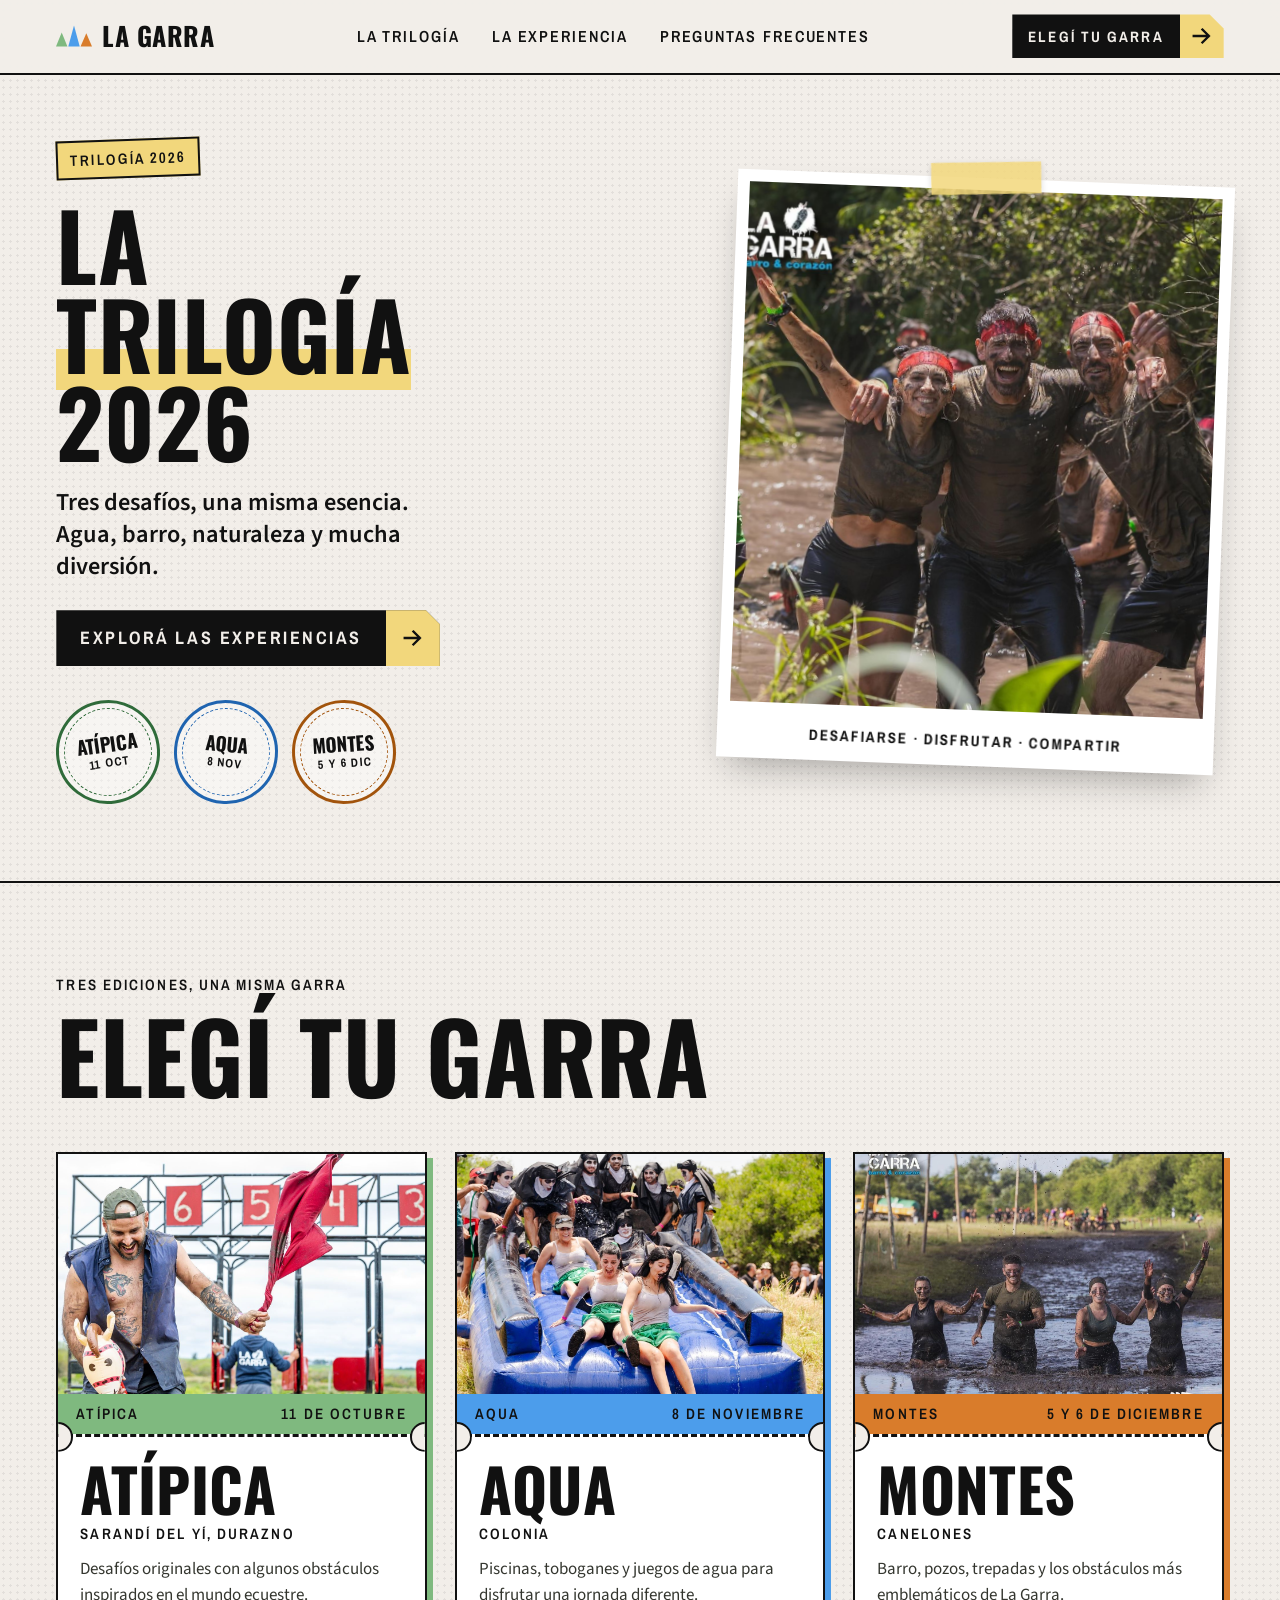
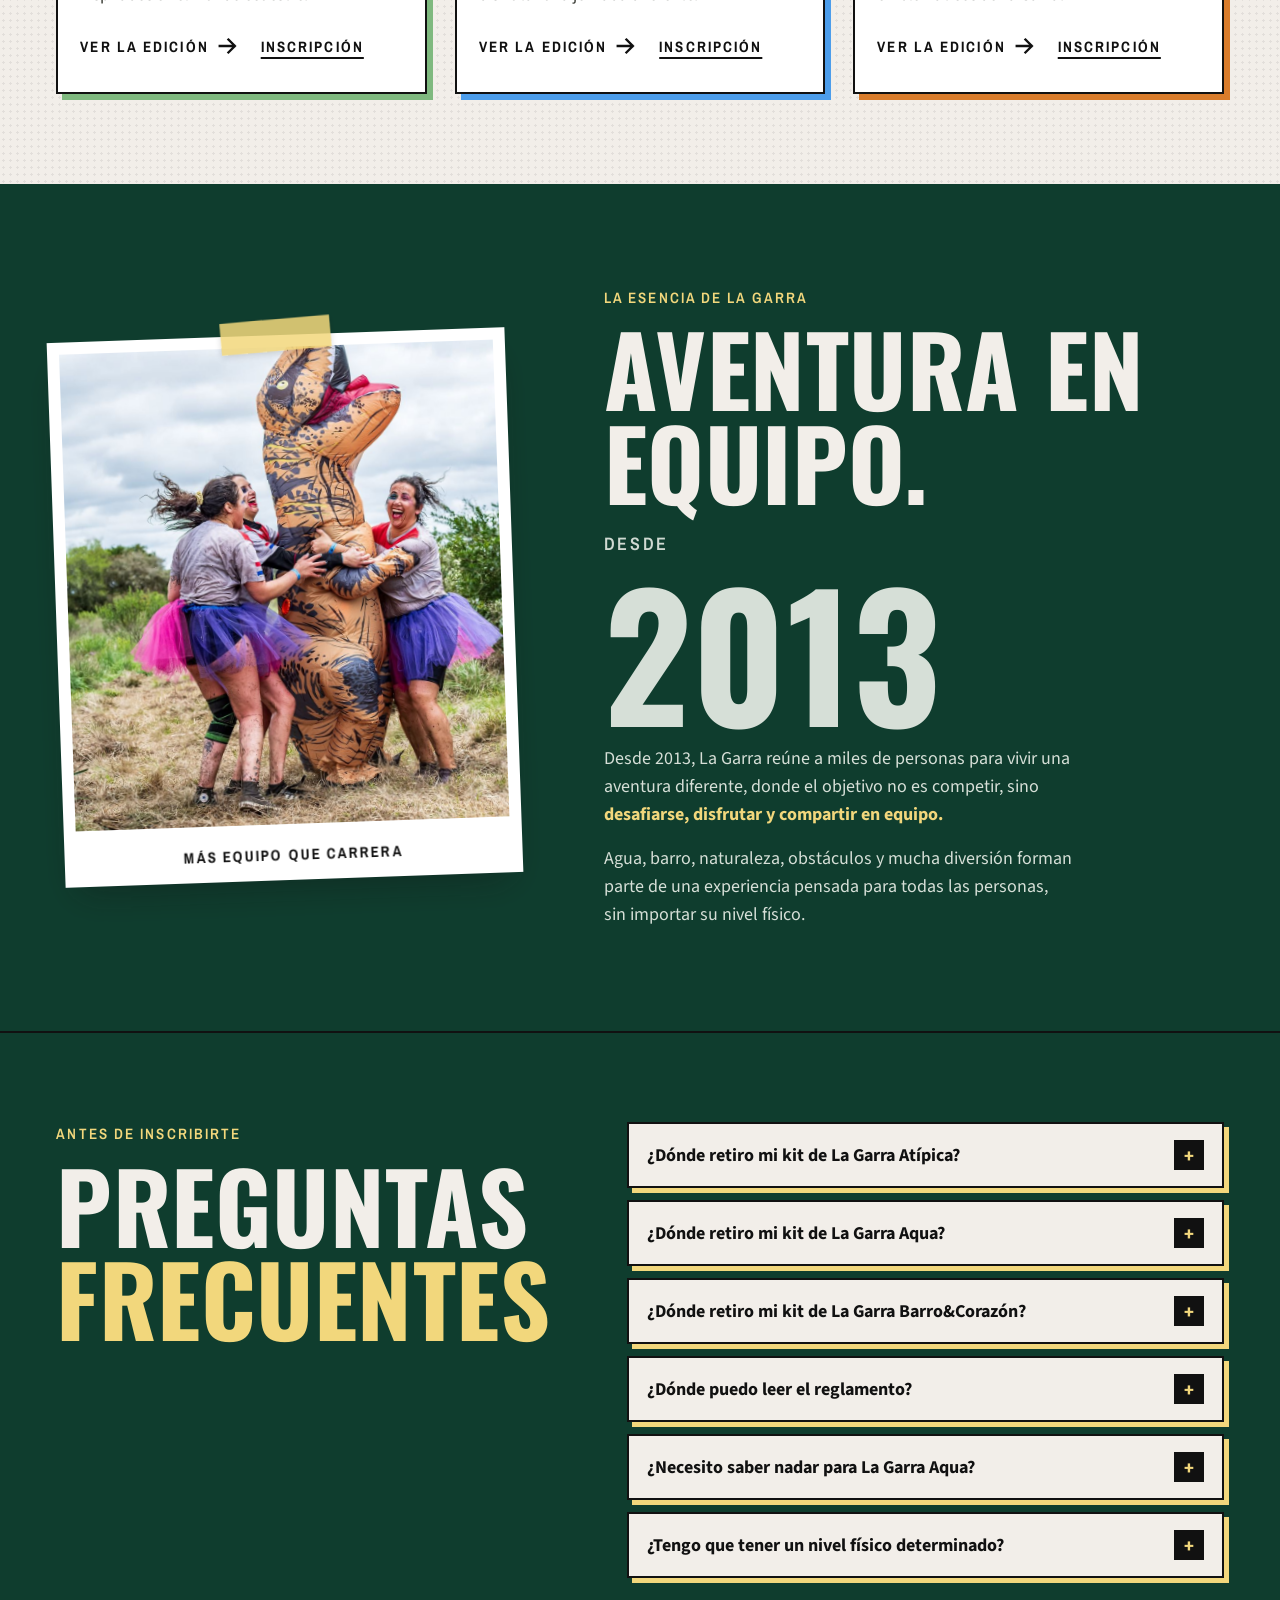
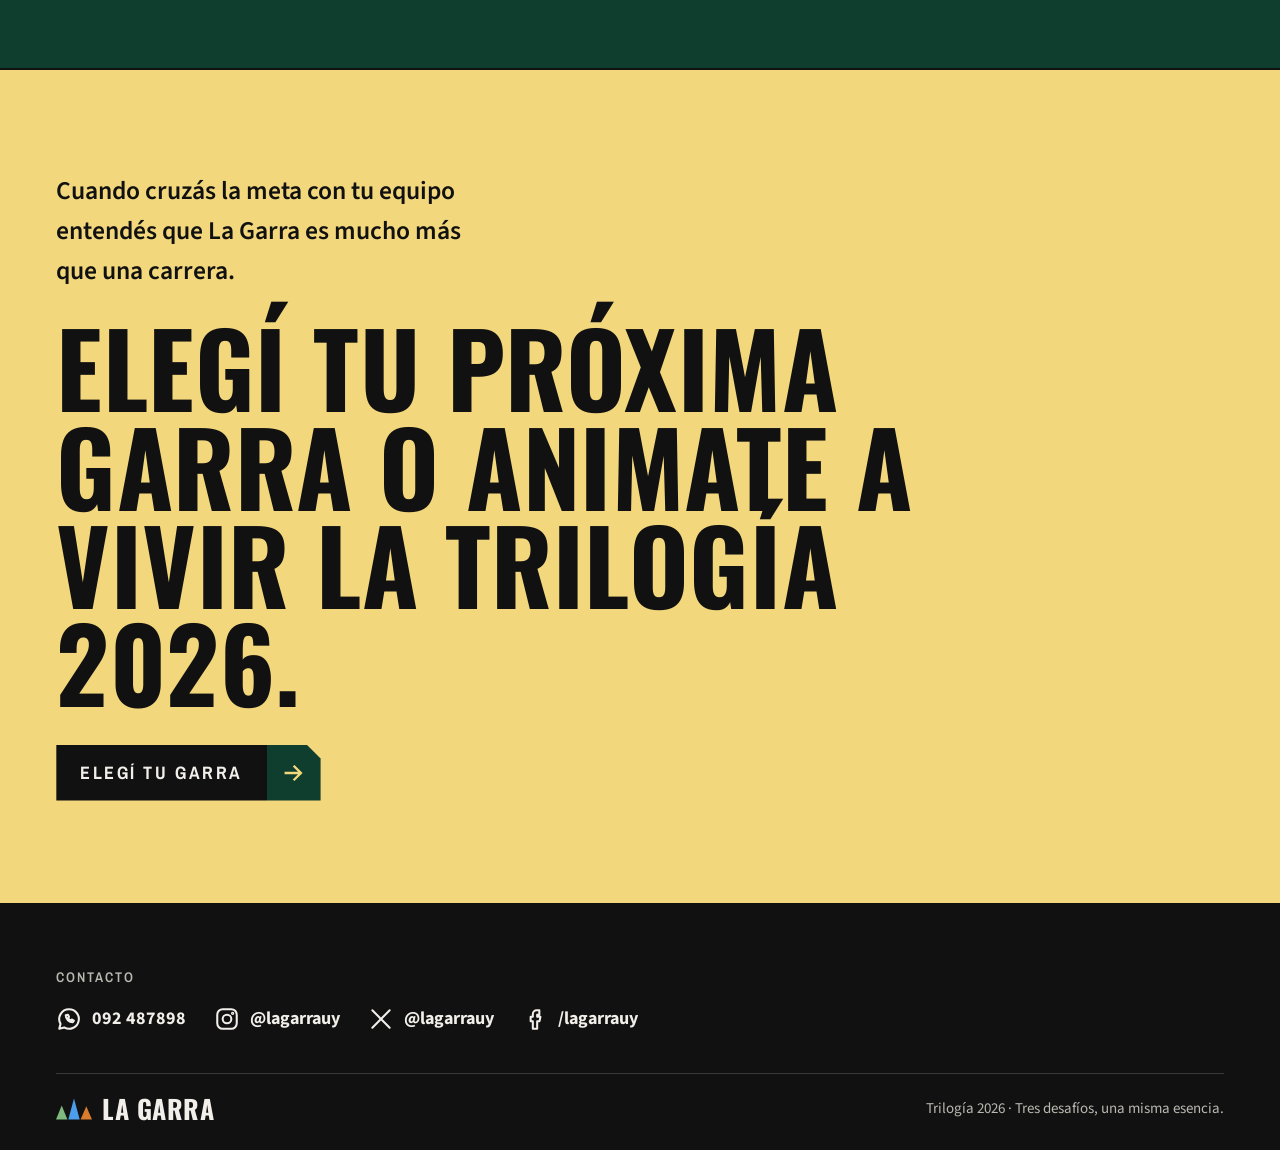
==== commit 901c5705: "Integra fotos reales de Atípica, Aqua y Barro&Corazón Fotos optimizadas (~4 MB) en img/atipica, img/" ====
--- a/index.html
+++ b/index.html
@@ -43,7 +43,7 @@
       <feTurbulence type="fractalNoise" baseFrequency=".85" numOctaves="2" stitchTiles="stitch" result="n"/>
       <feColorMatrix type="matrix" values="0 0 0 0 1  0 0 0 0 1  0 0 0 0 1  0 0 0 .9 -.25"/>
     </filter>
-  <symbol id="garra" viewBox="0 0 82 48"><path fill="#7FB97F" d="M0 48 13 16 26 48Z"/><path fill="#4C9DEB" d="M28 48 41 0 54 48Z"/><path fill="#D97C2B" d="M56 48 69 18 82 48Z"/></symbol></defs>
+  <symbol id="garra" viewBox="0 0 82 48"><path fill="#7FB97F" d="M0 48 13 16 26 48Z"/><path fill="#4C9DEB" d="M28 48 41 0 54 48Z"/><path fill="#D97C2B" d="M56 48 69 18 82 48Z"/></symbol><symbol id="garra" viewBox="0 0 82 48"><path fill="#7FB97F" d="M0 48 13 16 26 48Z"/><path fill="#4C9DEB" d="M28 48 41 0 54 48Z"/><path fill="#D97C2B" d="M56 48 69 18 82 48Z"/></symbol><symbol id="garra" viewBox="0 0 82 48"><path fill="#7FB97F" d="M0 48 13 16 26 48Z"/><path fill="#4C9DEB" d="M28 48 41 0 54 48Z"/><path fill="#D97C2B" d="M56 48 69 18 82 48Z"/></symbol><symbol id="garra" viewBox="0 0 82 48"><path fill="#7FB97F" d="M0 48 13 16 26 48Z"/><path fill="#4C9DEB" d="M28 48 41 0 54 48Z"/><path fill="#D97C2B" d="M56 48 69 18 82 48Z"/></symbol></defs>
 </svg>
 <header class="hdr"><div class="wrap hdr-in">
 <a class="wm" href="index.html" aria-label="La Garra, inicio"><svg aria-hidden="true"><use href="#garra"/></svg><span>La Garra</span></a>
@@ -62,18 +62,18 @@
 <li class="stamp" style="--c:#1f64b0;--r:5deg"><span><b>Aqua</b><i>8 nov</i></span></li>
 <li class="stamp" style="--c:#a2540c;--r:-4deg"><span><b>Montes</b><i>5 y 6 dic</i></span></li></ul>
 </div>
-<figure class="pol up d2"><img src="img/barro-botas.jpg" alt="Botas hundidas en el barro"><figcaption>Desafiarse · Disfrutar · Compartir</figcaption></figure>
+<figure class="pol up d2"><img src="img/montes/tres-amigos.jpg" alt="Tres amigos abrazados y sonrientes, cubiertos de barro, con vinchas rojas"><figcaption>Desafiarse · Disfrutar · Compartir</figcaption></figure>
 </section>
 <section id="trilogia" class="tri sec" aria-labelledby="hB"><div class="wrap">
 <p class="sub" style="font-size:15px">Tres ediciones, una misma Garra</p>
 <h2 id="hB" class="h2 ttl">Elegí tu Garra</h2>
 <ul class="grid3" style="margin-top:clamp(28px,4cqw,56px)">
-<li class="up tk2"><div class="tk" style="--c:#7FB97F"><div class="ph"><img src="img/kit-atipica.jpg" alt="Kit de La Garra Atípica: medalla, camiseta y accesorios"></div><div class="band sub"><span>Atípica</span><span>11 de octubre</span></div><div class="perf"></div><div class="bd"><h3 class="ttl"><a href="atipica.html">Atípica</a></h3><p class="pl sub">Sarandí del Yí, Durazno</p><p class="d">Desafíos originales con algunos obstáculos inspirados en el mundo ecuestre.</p><div class="tkl"><a href="atipica.html" tabindex="-1" aria-hidden="true">Ver la edición <svg width="22" height="22" aria-hidden="true"><use href="#arrow"/></svg></a><a class="ins" href="https://lagarra.opc.uy/registration" target="_blank" rel="noopener" aria-label="Inscripción a La Garra Atípica (se abre en una pestaña nueva)">Inscripción</a></div></div></div></li>
-<li class="up tk2"><div class="tk" style="--c:#4C9DEB"><div class="ph"><img src="img/kit-aqua.jpg" alt="Kit de La Garra Aqua: medalla, camiseta y accesorios"></div><div class="band sub"><span>Aqua</span><span>8 de noviembre</span></div><div class="perf"></div><div class="bd"><h3 class="ttl"><a href="aqua.html">Aqua</a></h3><p class="pl sub">Colonia</p><p class="d">Piscinas, toboganes y juegos de agua para disfrutar una jornada diferente.</p><div class="tkl"><a href="aqua.html" tabindex="-1" aria-hidden="true">Ver la edición <svg width="22" height="22" aria-hidden="true"><use href="#arrow"/></svg></a><a class="ins" href="https://lagarra.opc.uy/registration" target="_blank" rel="noopener" aria-label="Inscripción a La Garra Aqua (se abre en una pestaña nueva)">Inscripción</a></div></div></div></li>
-<li class="up tk2"><div class="tk" style="--c:#D97C2B"><div class="ph"><img src="img/kit-montes.jpg" alt="Kit de La Garra Montes: medalla, camiseta y accesorios"></div><div class="band sub"><span>Montes</span><span>5 y 6 de diciembre</span></div><div class="perf"></div><div class="bd"><h3 class="ttl"><a href="montes.html">Montes</a></h3><p class="pl sub">Canelones</p><p class="d">Barro, pozos, trepadas y los obstáculos más emblemáticos de La Garra.</p><div class="tkl"><a href="montes.html" tabindex="-1" aria-hidden="true">Ver la edición <svg width="22" height="22" aria-hidden="true"><use href="#arrow"/></svg></a><a class="ins" href="https://lagarra.opc.uy/registration" target="_blank" rel="noopener" aria-label="Inscripción a La Garra Montes (se abre en una pestaña nueva)">Inscripción</a></div></div></div></li>
+<li class="up tk2"><div class="tk" style="--c:#7FB97F"><div class="ph"><img src="img/atipica/bandera-caballito.jpg" alt="Participante con un caballito de palo y una bandera roja en la largada" style="object-position:28% 40%"></div><div class="band sub"><span>Atípica</span><span>11 de octubre</span></div><div class="perf"></div><div class="bd"><h3 class="ttl"><a href="atipica.html">Atípica</a></h3><p class="pl sub">Sarandí del Yí, Durazno</p><p class="d">Desafíos originales con algunos obstáculos inspirados en el mundo ecuestre.</p><div class="tkl"><a href="atipica.html" tabindex="-1" aria-hidden="true">Ver la edición <svg width="22" height="22" aria-hidden="true"><use href="#arrow"/></svg></a><a class="ins" href="https://lagarra.opc.uy/registration" target="_blank" rel="noopener" aria-label="Inscripción a La Garra Atípica (se abre en una pestaña nueva)">Inscripción</a></div></div></div></li>
+<li class="up tk2"><div class="tk" style="--c:#4C9DEB"><div class="ph"><img src="img/aqua/tobogan-grupo.jpg" alt="Grupo de amigas disfrazadas bajando juntas por un tobogán inflable azul" style="object-position:50% 50%"></div><div class="band sub"><span>Aqua</span><span>8 de noviembre</span></div><div class="perf"></div><div class="bd"><h3 class="ttl"><a href="aqua.html">Aqua</a></h3><p class="pl sub">Colonia</p><p class="d">Piscinas, toboganes y juegos de agua para disfrutar una jornada diferente.</p><div class="tkl"><a href="aqua.html" tabindex="-1" aria-hidden="true">Ver la edición <svg width="22" height="22" aria-hidden="true"><use href="#arrow"/></svg></a><a class="ins" href="https://lagarra.opc.uy/registration" target="_blank" rel="noopener" aria-label="Inscripción a La Garra Aqua (se abre en una pestaña nueva)">Inscripción</a></div></div></div></li>
+<li class="up tk2"><div class="tk" style="--c:#D97C2B"><div class="ph"><img src="img/montes/cuatro-barro.jpg" alt="Cuatro participantes con los brazos en alto atravesando un pozo de barro" style="object-position:50% 50%"></div><div class="band sub"><span>Montes</span><span>5 y 6 de diciembre</span></div><div class="perf"></div><div class="bd"><h3 class="ttl"><a href="montes.html">Montes</a></h3><p class="pl sub">Canelones</p><p class="d">Barro, pozos, trepadas y los obstáculos más emblemáticos de La Garra.</p><div class="tkl"><a href="montes.html" tabindex="-1" aria-hidden="true">Ver la edición <svg width="22" height="22" aria-hidden="true"><use href="#arrow"/></svg></a><a class="ins" href="https://lagarra.opc.uy/registration" target="_blank" rel="noopener" aria-label="Inscripción a La Garra Montes (se abre en una pestaña nueva)">Inscripción</a></div></div></div></li>
 </ul></div></section>
 <section id="esencia" class="ess sec" aria-labelledby="hE"><div class="wrap ess-g">
-<figure class="pol"><img src="img/barro-botas.jpg" alt="Detalle de una bota salpicando barro" style="object-position:30% 50%"><figcaption>Más equipo que carrera</figcaption></figure>
+<figure class="pol"><img src="img/atipica/abrazo-dinosaurio.jpg" alt="Un grupo de amigas disfrazadas abrazando a una persona con disfraz inflable de dinosaurio"><figcaption>Más equipo que carrera</figcaption></figure>
 <div><p class="sub">La esencia de La Garra</p>
 <h2 id="hE" class="h2 ttl" style="margin-top:12px">Aventura en equipo.</h2>
 <p class="sub" style="margin-top:22px;font-size:18px;color:#cfd9d1">Desde</p><p class="big ttl">2013</p>
--- a/css/style.css
+++ b/css/style.css
@@ -108,6 +108,7 @@
 .fact b{font-family:'Oswald',sans-serif;font-size:clamp(26px,2.6cqw,34px);text-transform:uppercase;line-height:1.08;font-weight:700}
 .btns{margin-top:28px;display:flex;flex-direction:column;gap:14px}
 .eh .pol{max-width:520px}
+.eh .pol figcaption{text-align:left;left:16px;right:112px}
 .dstamp{position:absolute;right:-8px;bottom:-26px;width:116px;height:116px;border-radius:50%;background:var(--ac);border:3px solid var(--carb);display:grid;place-items:center;text-align:center;rotate:-10deg;box-shadow:4px 4px 0 var(--carb);z-index:2;line-height:1}
 .dstamp b{font-family:'Oswald',sans-serif;font-size:30px;display:block}
 .dstamp i{font-style:normal;font-family:'Archivo Narrow',sans-serif;font-weight:700;font-size:13px;letter-spacing:.12em;text-transform:uppercase}
@@ -145,6 +146,13 @@
 .faq-l .ans p+p,.faq-l .ans ul+p,.faq-l .ans p+ul{margin-top:10px}
 .faq-l .ans ul{padding-left:20px;list-style:disc}.faq-l .ans li{margin-top:4px}
 .faq-l .ans a{text-decoration:underline;text-underline-offset:3px;font-weight:700;color:#1f64b0}
+.gal{padding-block:clamp(52px,7cqw,110px);border-top:2px solid var(--carb)}
+.gal-g{margin-top:clamp(28px,4cqw,52px);columns:2 150px;column-gap:clamp(14px,2.4cqw,32px)}
+.gal-g figure{break-inside:avoid;position:relative;margin:0 0 clamp(18px,2.6cqw,34px);background:#fff;padding:9px 9px 9px;box-shadow:0 14px 28px -12px rgba(17,17,17,.35);rotate:-1.4deg;transition:rotate .25s ease,transform .25s ease}
+.gal-g figure:nth-child(even){rotate:1.2deg}.gal-g figure:nth-child(3n){rotate:-.5deg}
+.gal-g figure:hover{rotate:0deg;transform:translateY(-4px)}
+.gal-g img{display:block;width:100%;height:auto}
+.gal-g figcaption{padding:10px 0 4px;text-align:center;font-family:'Archivo Narrow',sans-serif;font-weight:700;letter-spacing:.14em;text-transform:uppercase;font-size:13px}
 .oth{padding-block:clamp(48px,6cqw,90px)}
 .mini{position:relative;display:flex;align-items:center;gap:16px;background:#fff;border:2px solid var(--carb);box-shadow:6px 6px 0 var(--c);padding:12px;transition:transform .2s,box-shadow .2s}
 .mini:hover{transform:translate(-3px,-3px);box-shadow:9px 9px 0 var(--c)}
@@ -166,6 +174,7 @@
 .ft2 .row{margin-top:30px;padding-top:22px;border-top:1px solid rgba(242,238,233,.18);display:flex;flex-wrap:wrap;gap:12px 32px;align-items:center;justify-content:space-between}
 .ft2 .row p{color:#b9b8b0;font-size:15px}
 @container page (min-width:860px){
+.gal-g{columns:3}
 .eh{grid-template-columns:1.1fr .9fr;align-items:center;gap:clamp(32px,5cqw,80px)}
 .eh h1{font-size:10.4cqw}
 .facts{grid-template-columns:auto auto;justify-content:start}
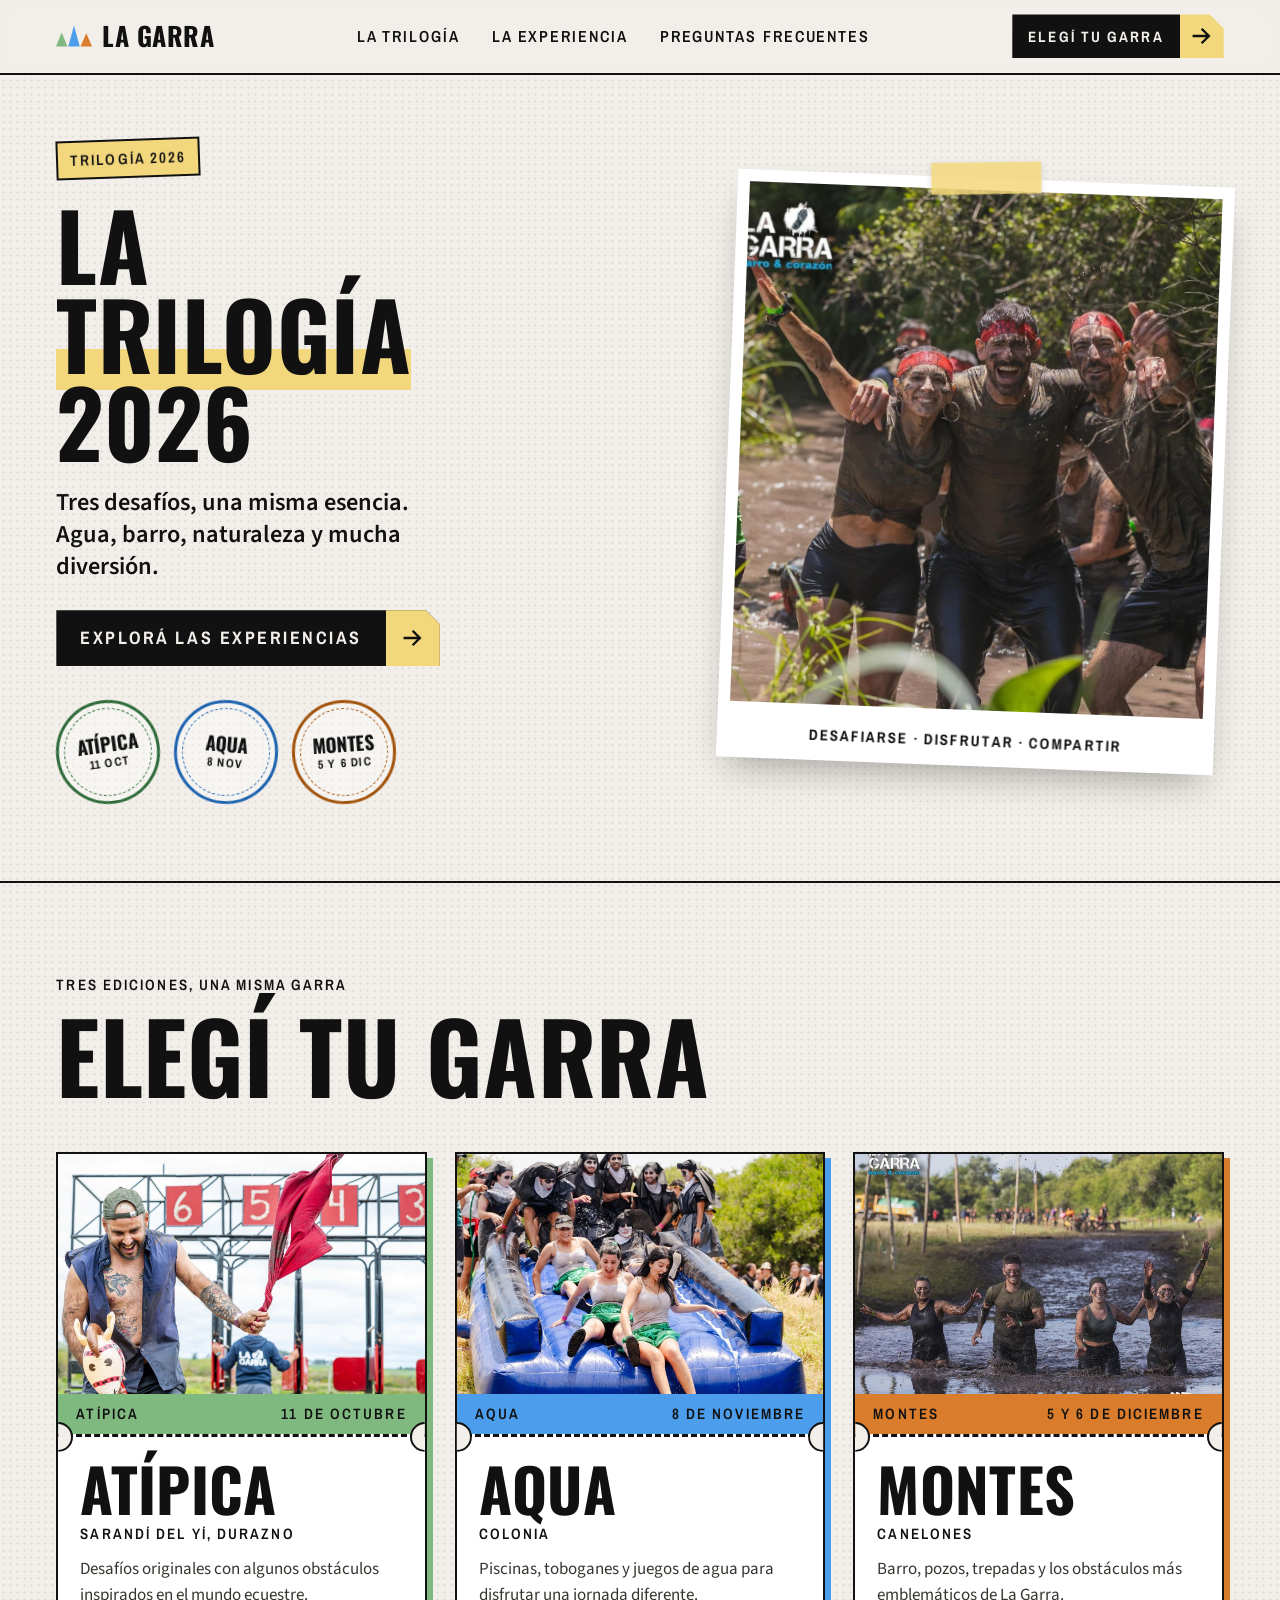
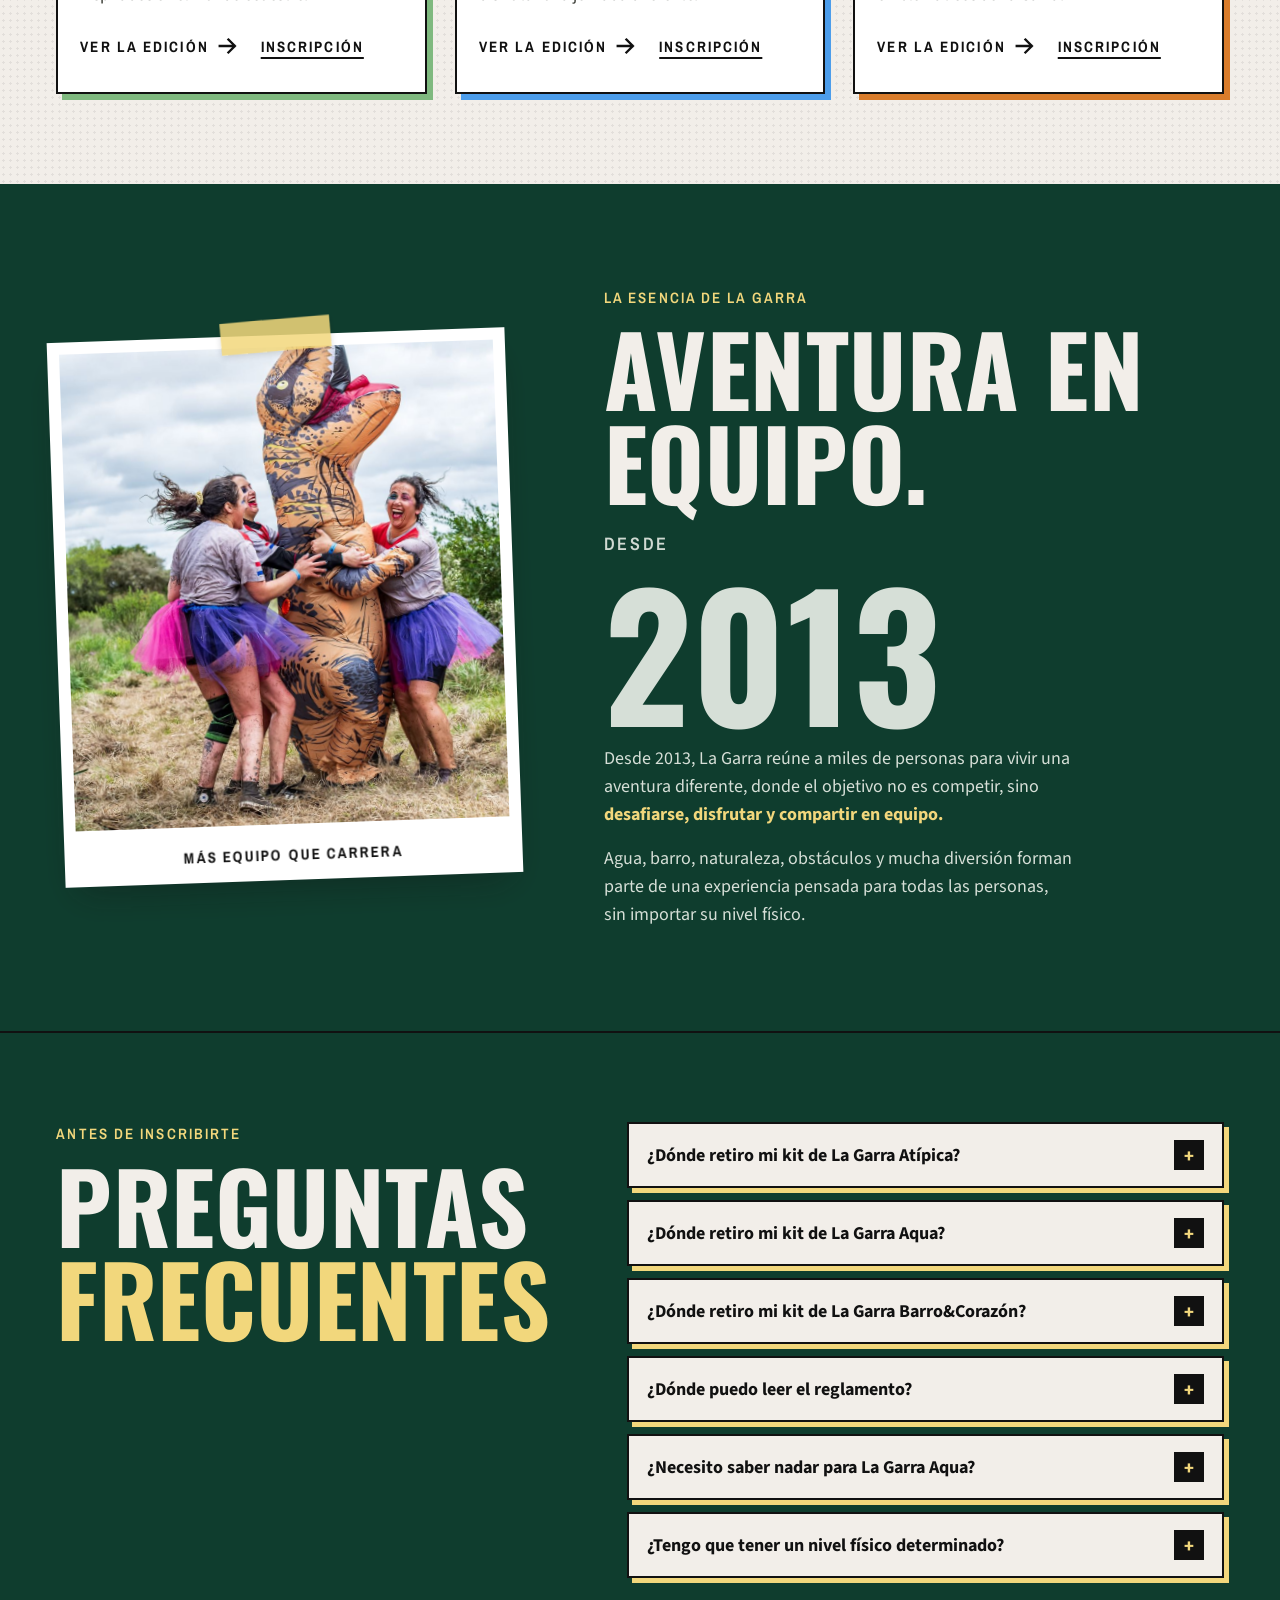
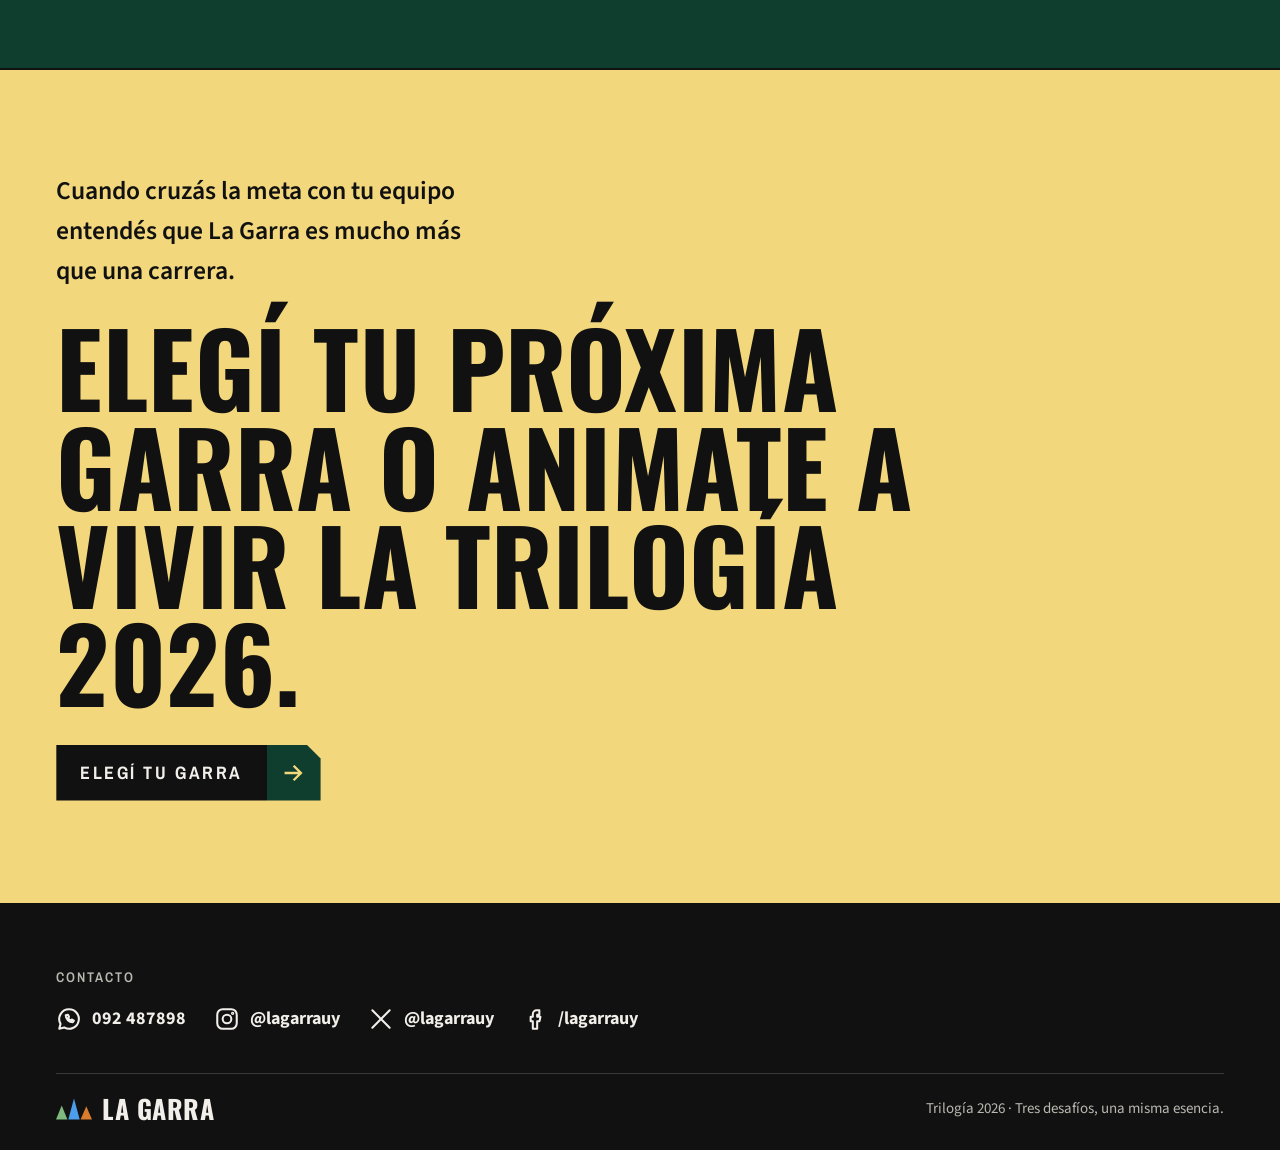
==== commit 634d0d14: "Reduce la escala en móvil: tipografías, espacios, botones y fotos más compactos Co-Authored-By: Clau" ====
--- a/index.html
+++ b/index.html
@@ -43,7 +43,7 @@
       <feTurbulence type="fractalNoise" baseFrequency=".85" numOctaves="2" stitchTiles="stitch" result="n"/>
       <feColorMatrix type="matrix" values="0 0 0 0 1  0 0 0 0 1  0 0 0 0 1  0 0 0 .9 -.25"/>
     </filter>
-  <symbol id="garra" viewBox="0 0 82 48"><path fill="#7FB97F" d="M0 48 13 16 26 48Z"/><path fill="#4C9DEB" d="M28 48 41 0 54 48Z"/><path fill="#D97C2B" d="M56 48 69 18 82 48Z"/></symbol><symbol id="garra" viewBox="0 0 82 48"><path fill="#7FB97F" d="M0 48 13 16 26 48Z"/><path fill="#4C9DEB" d="M28 48 41 0 54 48Z"/><path fill="#D97C2B" d="M56 48 69 18 82 48Z"/></symbol><symbol id="garra" viewBox="0 0 82 48"><path fill="#7FB97F" d="M0 48 13 16 26 48Z"/><path fill="#4C9DEB" d="M28 48 41 0 54 48Z"/><path fill="#D97C2B" d="M56 48 69 18 82 48Z"/></symbol><symbol id="garra" viewBox="0 0 82 48"><path fill="#7FB97F" d="M0 48 13 16 26 48Z"/><path fill="#4C9DEB" d="M28 48 41 0 54 48Z"/><path fill="#D97C2B" d="M56 48 69 18 82 48Z"/></symbol></defs>
+  <symbol id="garra" viewBox="0 0 82 48"><path fill="#7FB97F" d="M0 48 13 16 26 48Z"/><path fill="#4C9DEB" d="M28 48 41 0 54 48Z"/><path fill="#D97C2B" d="M56 48 69 18 82 48Z"/></symbol><symbol id="garra" viewBox="0 0 82 48"><path fill="#7FB97F" d="M0 48 13 16 26 48Z"/><path fill="#4C9DEB" d="M28 48 41 0 54 48Z"/><path fill="#D97C2B" d="M56 48 69 18 82 48Z"/></symbol><symbol id="garra" viewBox="0 0 82 48"><path fill="#7FB97F" d="M0 48 13 16 26 48Z"/><path fill="#4C9DEB" d="M28 48 41 0 54 48Z"/><path fill="#D97C2B" d="M56 48 69 18 82 48Z"/></symbol><symbol id="garra" viewBox="0 0 82 48"><path fill="#7FB97F" d="M0 48 13 16 26 48Z"/><path fill="#4C9DEB" d="M28 48 41 0 54 48Z"/><path fill="#D97C2B" d="M56 48 69 18 82 48Z"/></symbol><symbol id="garra" viewBox="0 0 82 48"><path fill="#7FB97F" d="M0 48 13 16 26 48Z"/><path fill="#4C9DEB" d="M28 48 41 0 54 48Z"/><path fill="#D97C2B" d="M56 48 69 18 82 48Z"/></symbol><symbol id="garra" viewBox="0 0 82 48"><path fill="#7FB97F" d="M0 48 13 16 26 48Z"/><path fill="#4C9DEB" d="M28 48 41 0 54 48Z"/><path fill="#D97C2B" d="M56 48 69 18 82 48Z"/></symbol></defs>
 </svg>
 <header class="hdr"><div class="wrap hdr-in">
 <a class="wm" href="index.html" aria-label="La Garra, inicio"><svg aria-hidden="true"><use href="#garra"/></svg><span>La Garra</span></a>
--- a/css/style.css
+++ b/css/style.css
@@ -193,3 +193,76 @@
 .dstamp{animation:pop .7s .4s cubic-bezier(.2,1.4,.4,1) both}
 .faq-l details[open] .ans{animation:up .35s ease both}
 }
+
+@media (max-width:859px){.gp{font-size:16px}}
+@container page (max-width:859px){
+.wrap{padding-inline:18px}
+.wm{font-size:20px;gap:8px}.wm svg{width:28px;height:17px}
+.hdr-in{padding-block:9px}
+.btn{font-size:15px}
+.btn .bt{min-height:48px;padding:0 16px}
+.btn .ba{width:46px}.btn svg{width:20px;height:20px}
+.btn-sm .bt{min-height:42px;font-size:13px;padding:0 11px}.btn-sm .ba{width:40px}
+.full .bt{font-size:14px;letter-spacing:.09em}
+.sec{scroll-margin-top:62px}
+.hero,.eh{padding-top:24px}
+.hero{padding-bottom:34px;gap:30px}
+.eh{padding-bottom:36px;gap:30px}
+.kick,.chipx{font-size:12.5px;padding:5px 10px}
+.h1{font-size:40px;margin-top:16px}
+.eh h1{font-size:50px;margin-top:16px}
+.lead{margin-top:16px;font-size:17px}
+.ctas{margin-top:22px}
+.tag{margin-top:20px;font-size:18px}
+.stamps{margin-top:24px;gap:10px}
+.stamp{width:82px;height:82px}.stamp b{font-size:15px}.stamp i{font-size:10.5px}
+.pol{padding:8px 8px 40px}
+.pol::before{width:84px;height:24px;top:-12px}
+.pol figcaption{font-size:12px;bottom:11px}
+.tri,.ess,.cl,.faqs,.exp,.kits,.gal{padding-block:38px}
+.oth{padding-block:34px}
+.h2{font-size:32px;margin-top:10px}
+.sub{letter-spacing:.12em}
+.grid3{gap:24px}
+.tk .ph{height:188px}
+.tk .band{font-size:12.5px;padding:6px 14px}
+.tk .bd{padding:16px 16px 18px}
+.tk h3{font-size:36px}
+.tk .pl{font-size:13px}
+.tk p.d{font-size:15px;margin-top:8px}
+.tkl{margin-top:10px}.tkl a{font-size:13px}
+.ess p.big{font-size:56px;line-height:.9;margin-top:0}
+.pol img{aspect-ratio:1/1}
+.eh .pol img{aspect-ratio:4/4.2}
+.ess-g{gap:30px}
+.ess p,.ess p+p{font-size:15.5px}
+.cl h2{font-size:31px}.cl p.q{font-size:17px;margin-bottom:20px}
+.facts{margin-top:20px;gap:10px}
+.fact{padding:9px 13px}.fact span{font-size:11px}.fact b{font-size:21px}
+.btns{margin-top:22px;gap:10px}
+.patch img{width:150px}
+.dstamp{width:88px;height:88px;bottom:-20px;right:-4px}.dstamp b{font-size:23px}.dstamp i{font-size:11px}
+.eh .pol figcaption{right:98px}
+.exp-g{gap:18px}
+.exp .lead2{font-size:17.5px}
+.exp p.b{font-size:16px;margin-top:14px}
+.note{font-size:16.5px;padding:15px 16px;margin-top:22px;border-left-width:8px}
+.mband{height:150px}.mband span{font-size:12px;bottom:12px;left:18px;padding:4px 10px}
+.kg{gap:20px;margin-top:22px}
+.pass .band2{font-size:13px;padding:6px 14px}
+.pass .bd{padding:15px 16px 18px;gap:5px}
+.pass .dt{font-size:32px}.pass .hr{font-size:17.5px}.pass .pl{font-size:15px}
+.reg{padding:16px;margin-top:22px;gap:14px}.reg h3{font-size:22px}
+.faq-l{gap:10px}
+.faq-l summary{font-size:16px;padding:12px 14px;min-height:50px}
+.faq-l summary::after{width:26px;height:26px;font-size:19px}
+.faq-l .ans{font-size:15.5px;margin:0 14px}
+.fq-g{gap:22px}
+.gal-g{margin-top:22px}
+.gal-g figure{padding:7px 7px 7px;margin-bottom:16px}.gal-g figcaption{font-size:11.5px;padding:7px 0 2px}
+.mini{padding:9px;gap:12px}.mini img{width:78px;height:66px}
+.mini .nm{font-size:30px!important}
+.ft2{padding-block:28px 22px}.ft2 .row{margin-top:18px;padding-top:16px}
+.ct{gap:0 20px}.ct a{font-size:15.5px;min-height:44px;gap:8px}.ct svg{width:22px;height:22px}
+.hdr .nav a{font-size:13px;padding:11px 8px}
+}
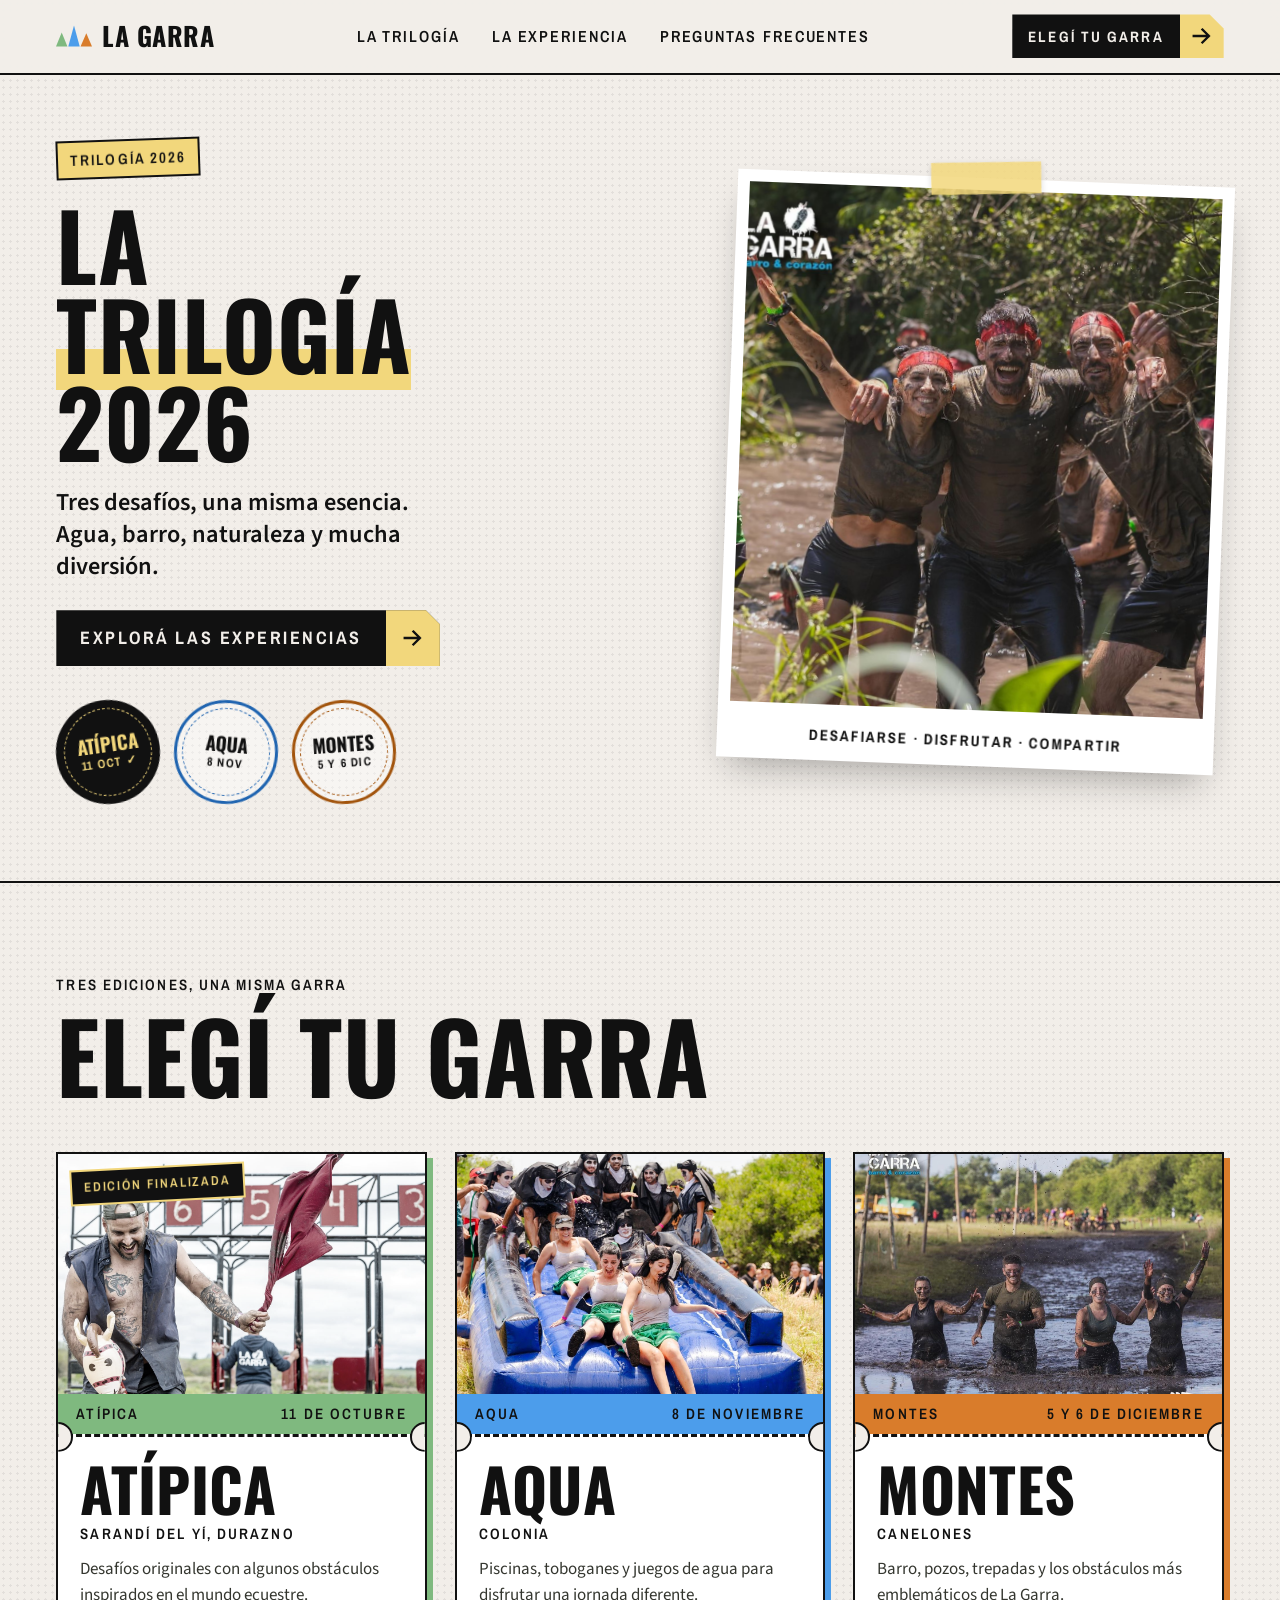
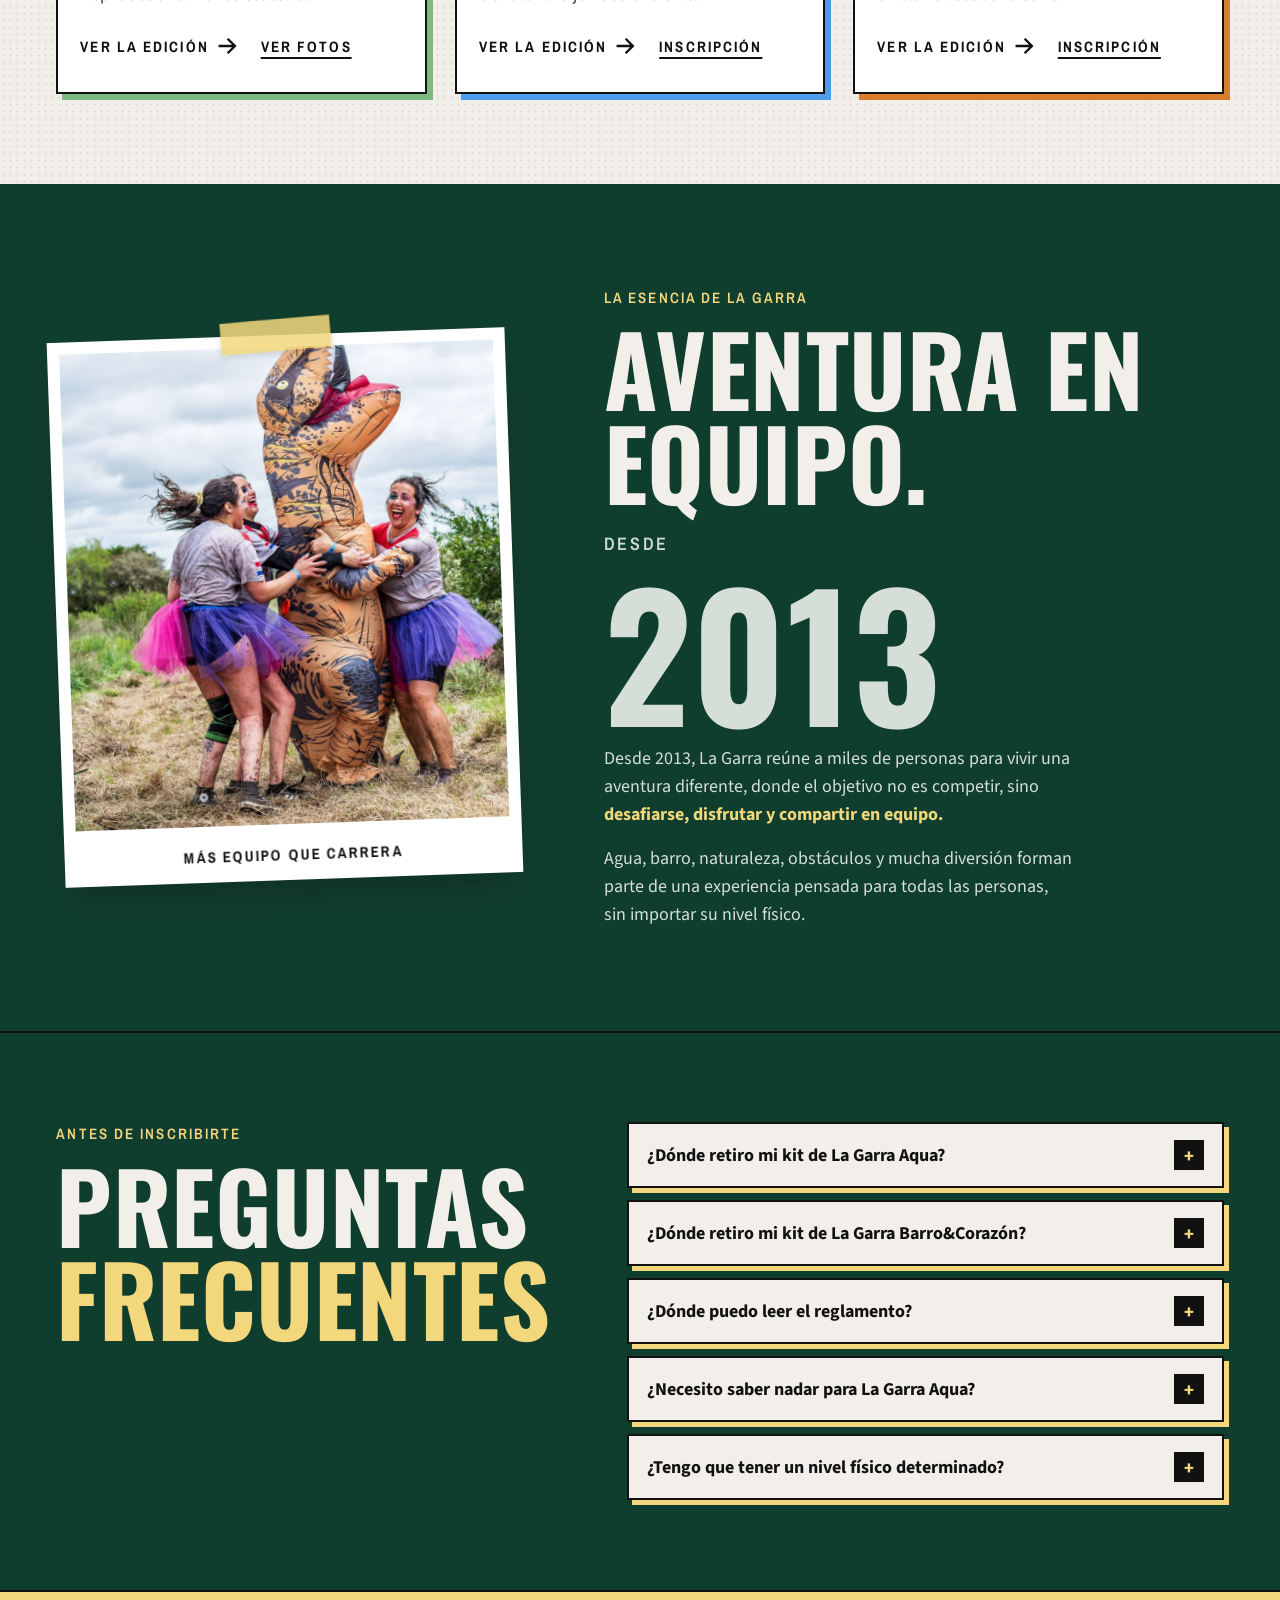
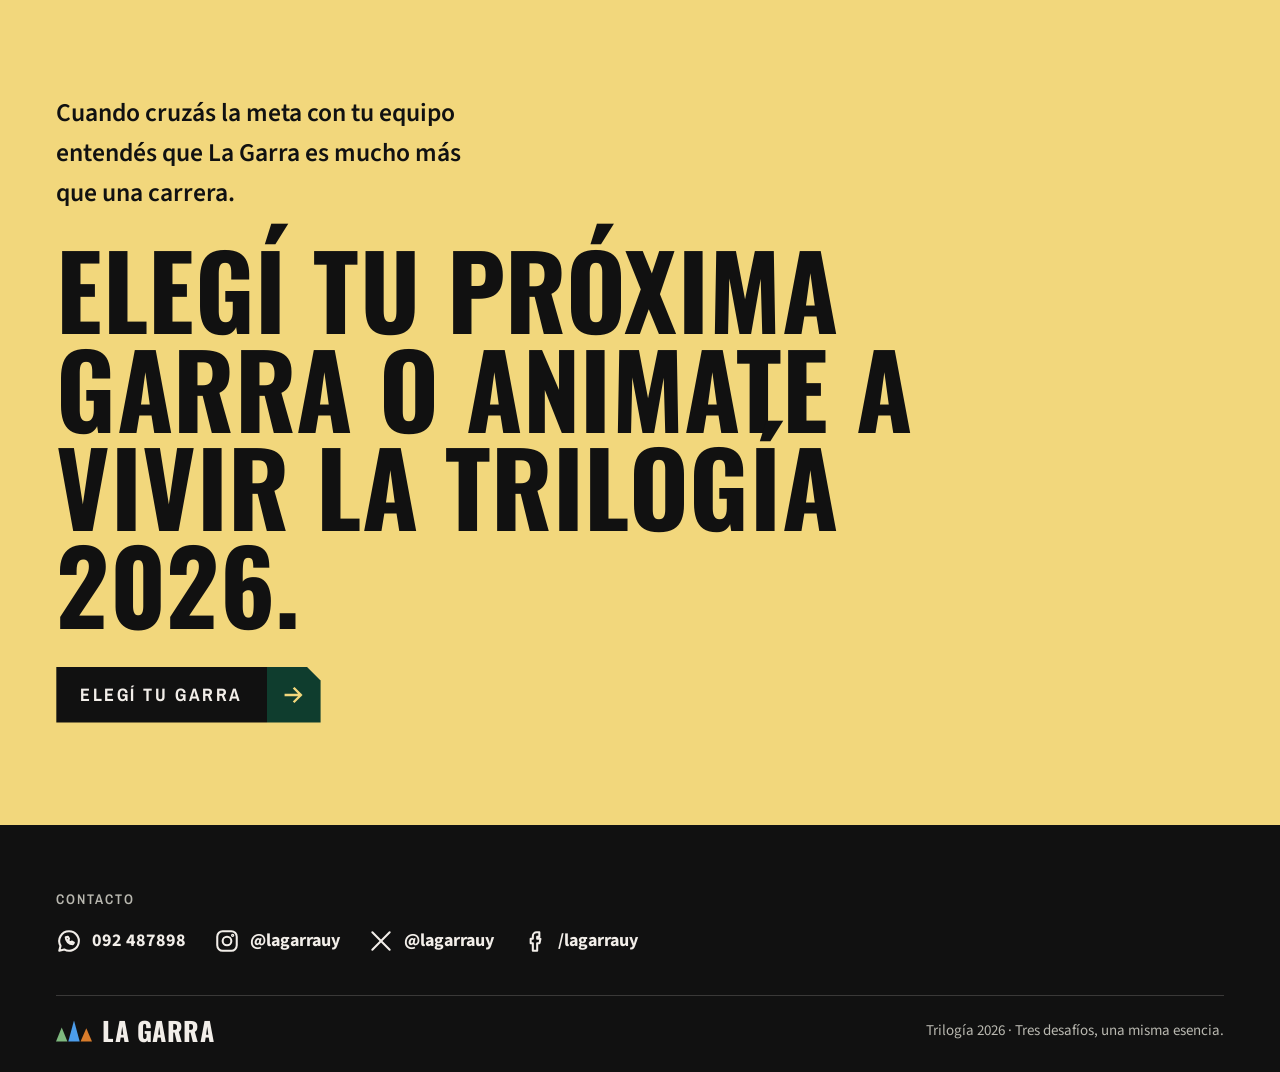
==== commit 641c167e: "Marcar La Garra Atípica como edición finalizada Co-Authored-By: Claude Sonnet 5.5 <noreply@anthropic" ====
--- a/index.html
+++ b/index.html
@@ -43,7 +43,7 @@
       <feTurbulence type="fractalNoise" baseFrequency=".85" numOctaves="2" stitchTiles="stitch" result="n"/>
       <feColorMatrix type="matrix" values="0 0 0 0 1  0 0 0 0 1  0 0 0 0 1  0 0 0 .9 -.25"/>
     </filter>
-  <symbol id="garra" viewBox="0 0 82 48"><path fill="#7FB97F" d="M0 48 13 16 26 48Z"/><path fill="#4C9DEB" d="M28 48 41 0 54 48Z"/><path fill="#D97C2B" d="M56 48 69 18 82 48Z"/></symbol><symbol id="garra" viewBox="0 0 82 48"><path fill="#7FB97F" d="M0 48 13 16 26 48Z"/><path fill="#4C9DEB" d="M28 48 41 0 54 48Z"/><path fill="#D97C2B" d="M56 48 69 18 82 48Z"/></symbol><symbol id="garra" viewBox="0 0 82 48"><path fill="#7FB97F" d="M0 48 13 16 26 48Z"/><path fill="#4C9DEB" d="M28 48 41 0 54 48Z"/><path fill="#D97C2B" d="M56 48 69 18 82 48Z"/></symbol><symbol id="garra" viewBox="0 0 82 48"><path fill="#7FB97F" d="M0 48 13 16 26 48Z"/><path fill="#4C9DEB" d="M28 48 41 0 54 48Z"/><path fill="#D97C2B" d="M56 48 69 18 82 48Z"/></symbol><symbol id="garra" viewBox="0 0 82 48"><path fill="#7FB97F" d="M0 48 13 16 26 48Z"/><path fill="#4C9DEB" d="M28 48 41 0 54 48Z"/><path fill="#D97C2B" d="M56 48 69 18 82 48Z"/></symbol><symbol id="garra" viewBox="0 0 82 48"><path fill="#7FB97F" d="M0 48 13 16 26 48Z"/><path fill="#4C9DEB" d="M28 48 41 0 54 48Z"/><path fill="#D97C2B" d="M56 48 69 18 82 48Z"/></symbol></defs>
+  <symbol id="garra" viewBox="0 0 82 48"><path fill="#7FB97F" d="M0 48 13 16 26 48Z"/><path fill="#4C9DEB" d="M28 48 41 0 54 48Z"/><path fill="#D97C2B" d="M56 48 69 18 82 48Z"/></symbol><symbol id="garra" viewBox="0 0 82 48"><path fill="#7FB97F" d="M0 48 13 16 26 48Z"/><path fill="#4C9DEB" d="M28 48 41 0 54 48Z"/><path fill="#D97C2B" d="M56 48 69 18 82 48Z"/></symbol><symbol id="garra" viewBox="0 0 82 48"><path fill="#7FB97F" d="M0 48 13 16 26 48Z"/><path fill="#4C9DEB" d="M28 48 41 0 54 48Z"/><path fill="#D97C2B" d="M56 48 69 18 82 48Z"/></symbol><symbol id="garra" viewBox="0 0 82 48"><path fill="#7FB97F" d="M0 48 13 16 26 48Z"/><path fill="#4C9DEB" d="M28 48 41 0 54 48Z"/><path fill="#D97C2B" d="M56 48 69 18 82 48Z"/></symbol><symbol id="garra" viewBox="0 0 82 48"><path fill="#7FB97F" d="M0 48 13 16 26 48Z"/><path fill="#4C9DEB" d="M28 48 41 0 54 48Z"/><path fill="#D97C2B" d="M56 48 69 18 82 48Z"/></symbol><symbol id="garra" viewBox="0 0 82 48"><path fill="#7FB97F" d="M0 48 13 16 26 48Z"/><path fill="#4C9DEB" d="M28 48 41 0 54 48Z"/><path fill="#D97C2B" d="M56 48 69 18 82 48Z"/></symbol><symbol id="garra" viewBox="0 0 82 48"><path fill="#7FB97F" d="M0 48 13 16 26 48Z"/><path fill="#4C9DEB" d="M28 48 41 0 54 48Z"/><path fill="#D97C2B" d="M56 48 69 18 82 48Z"/></symbol><symbol id="garra" viewBox="0 0 82 48"><path fill="#7FB97F" d="M0 48 13 16 26 48Z"/><path fill="#4C9DEB" d="M28 48 41 0 54 48Z"/><path fill="#D97C2B" d="M56 48 69 18 82 48Z"/></symbol></defs>
 </svg>
 <header class="hdr"><div class="wrap hdr-in">
 <a class="wm" href="index.html" aria-label="La Garra, inicio"><svg aria-hidden="true"><use href="#garra"/></svg><span>La Garra</span></a>
@@ -58,7 +58,7 @@
 <p class="lead up d2">Tres desafíos, una misma esencia. Agua, barro, naturaleza y mucha diversión.</p>
 <div class="ctas up d3"><a class="btn full" href="#trilogia"><span class="bt">Explorá las experiencias</span><span class="ba" aria-hidden="true"><svg><use href="#arrow"/></svg></span></a></div>
 <ul class="stamps up d3" aria-label="Las tres ediciones">
-<li class="stamp" style="--c:#2f6b3a;--r:-8deg"><span><b>Atípica</b><i>11 oct</i></span></li>
+<li class="stamp done" style="--c:#2f6b3a;--r:-8deg"><span><b>Atípica</b><i>11 oct ✓</i><span class="vh"> (edición finalizada)</span></span></li>
 <li class="stamp" style="--c:#1f64b0;--r:5deg"><span><b>Aqua</b><i>8 nov</i></span></li>
 <li class="stamp" style="--c:#a2540c;--r:-4deg"><span><b>Montes</b><i>5 y 6 dic</i></span></li></ul>
 </div>
@@ -68,7 +68,7 @@
 <p class="sub" style="font-size:15px">Tres ediciones, una misma Garra</p>
 <h2 id="hB" class="h2 ttl">Elegí tu Garra</h2>
 <ul class="grid3" style="margin-top:clamp(28px,4cqw,56px)">
-<li class="up tk2"><div class="tk" style="--c:#7FB97F"><div class="ph"><img src="img/atipica/bandera-caballito.jpg" alt="Participante con un caballito de palo y una bandera roja en la largada" style="object-position:28% 40%"></div><div class="band sub"><span>Atípica</span><span>11 de octubre</span></div><div class="perf"></div><div class="bd"><h3 class="ttl"><a href="atipica.html">Atípica</a></h3><p class="pl sub">Sarandí del Yí, Durazno</p><p class="d">Desafíos originales con algunos obstáculos inspirados en el mundo ecuestre.</p><div class="tkl"><a href="atipica.html" tabindex="-1" aria-hidden="true">Ver la edición <svg width="22" height="22" aria-hidden="true"><use href="#arrow"/></svg></a><a class="ins" href="https://lagarra.opc.uy/registration" target="_blank" rel="noopener" aria-label="Inscripción a La Garra Atípica (se abre en una pestaña nueva)">Inscripción</a></div></div></div></li>
+<li class="up tk2"><div class="tk done" style="--c:#7FB97F"><div class="ph"><img src="img/atipica/bandera-caballito.jpg" alt="Participante con un caballito de palo y una bandera roja en la largada" style="object-position:28% 40%"><span class="fin sub">Edición finalizada</span></div><div class="band sub"><span>Atípica</span><span>11 de octubre</span></div><div class="perf"></div><div class="bd"><h3 class="ttl"><a href="atipica.html">Atípica</a></h3><p class="pl sub">Sarandí del Yí, Durazno</p><p class="d">Desafíos originales con algunos obstáculos inspirados en el mundo ecuestre.</p><div class="tkl"><a href="atipica.html" tabindex="-1" aria-hidden="true">Ver la edición <svg width="22" height="22" aria-hidden="true"><use href="#arrow"/></svg></a><a class="ins" href="atipica.html#galeria">Ver fotos</a></div></div></div></li>
 <li class="up tk2"><div class="tk" style="--c:#4C9DEB"><div class="ph"><img src="img/aqua/tobogan-grupo.jpg" alt="Grupo de amigas disfrazadas bajando juntas por un tobogán inflable azul" style="object-position:50% 50%"></div><div class="band sub"><span>Aqua</span><span>8 de noviembre</span></div><div class="perf"></div><div class="bd"><h3 class="ttl"><a href="aqua.html">Aqua</a></h3><p class="pl sub">Colonia</p><p class="d">Piscinas, toboganes y juegos de agua para disfrutar una jornada diferente.</p><div class="tkl"><a href="aqua.html" tabindex="-1" aria-hidden="true">Ver la edición <svg width="22" height="22" aria-hidden="true"><use href="#arrow"/></svg></a><a class="ins" href="https://lagarra.opc.uy/registration" target="_blank" rel="noopener" aria-label="Inscripción a La Garra Aqua (se abre en una pestaña nueva)">Inscripción</a></div></div></div></li>
 <li class="up tk2"><div class="tk" style="--c:#D97C2B"><div class="ph"><img src="img/montes/cuatro-barro.jpg" alt="Cuatro participantes con los brazos en alto atravesando un pozo de barro" style="object-position:50% 50%"></div><div class="band sub"><span>Montes</span><span>5 y 6 de diciembre</span></div><div class="perf"></div><div class="bd"><h3 class="ttl"><a href="montes.html">Montes</a></h3><p class="pl sub">Canelones</p><p class="d">Barro, pozos, trepadas y los obstáculos más emblemáticos de La Garra.</p><div class="tkl"><a href="montes.html" tabindex="-1" aria-hidden="true">Ver la edición <svg width="22" height="22" aria-hidden="true"><use href="#arrow"/></svg></a><a class="ins" href="https://lagarra.opc.uy/registration" target="_blank" rel="noopener" aria-label="Inscripción a La Garra Montes (se abre en una pestaña nueva)">Inscripción</a></div></div></div></li>
 </ul></div></section>
@@ -82,7 +82,7 @@
 </div></section>
 <section id="faq" class="faqs sec" aria-labelledby="hf"><div class="wrap fq-g">
 <div><p class="sub">Antes de inscribirte</p><h2 id="hf" class="h2 ttl" style="margin-top:12px">Preguntas <span class="hl">frecuentes</span></h2></div>
-<div class="faq-l"><details><summary>¿Dónde retiro mi kit de La Garra Atípica?</summary><p class="ans">Sábado 10 de octubre, de 11:00 a 17:00, en el Municipio de Sarandí del Yí (Dr. Astiazarán 530, entre Berro y Batlle y Ordóñez). Domingo 11 de octubre, desde las 10:00, en Villa Hípica de Sarandí del Yí.</p></details><details><summary>¿Dónde retiro mi kit de La Garra Aqua?</summary><p class="ans">Sábado 7 de noviembre, de 14:00 a 18:00, y domingo 8 de noviembre, desde las 10:00, en Aqua Park Colonia (Camino a la Balsa, Balneario Artilleros).</p></details><details><summary>¿Dónde retiro mi kit de La Garra Barro&amp;Corazón?</summary><p class="ans">Martes 1 y miércoles 2 de diciembre, de 9:30 a 19:30, en el CEDEC (Av. Br. José Batlle y Ordóñez 2326, esq. Av. Italia, Montevideo). Sábado 5 y domingo 6 de diciembre, desde las 10:00, en el Parque Municipal de Montes (Ruta 81 km 97, Montes, Canelones).</p></details><details><summary>¿Dónde puedo leer el reglamento?</summary><p class="ans">Reglamento oficial y deslinde de responsabilidad (PDF): <a href="https://www.lagarra.com.uy/atipica/images/LAGARRA2026-REGLAMENTO-ATIPICA.pdf" target="_blank" rel="noopener">La Garra Atípica</a> · <a href="https://www.lagarra.com.uy/aqua/images/AQUA-Reglamento2026.pdf" target="_blank" rel="noopener">La Garra Aqua</a> · <a href="https://www.lagarra.com.uy/barro/images/BARRO-Reglamento2026.pdf" target="_blank" rel="noopener">La Garra Barro&amp;Corazón</a>.</p></details><details><summary>¿Necesito saber nadar para La Garra Aqua?</summary><p class="ans">No. Todo se vive en un entorno seguro y sin necesidad de saber nadar.</p></details><details><summary>¿Tengo que tener un nivel físico determinado?</summary><p class="ans">No. La Garra es una experiencia pensada para todas las personas, sin importar su nivel físico.</p></details></div>
+<div class="faq-l"><details><summary>¿Dónde retiro mi kit de La Garra Aqua?</summary><p class="ans">Sábado 7 de noviembre, de 14:00 a 18:00, y domingo 8 de noviembre, desde las 10:00, en Aqua Park Colonia (Camino a la Balsa, Balneario Artilleros).</p></details><details><summary>¿Dónde retiro mi kit de La Garra Barro&amp;Corazón?</summary><p class="ans">Martes 1 y miércoles 2 de diciembre, de 9:30 a 19:30, en el CEDEC (Av. Br. José Batlle y Ordóñez 2326, esq. Av. Italia, Montevideo). Sábado 5 y domingo 6 de diciembre, desde las 10:00, en el Parque Municipal de Montes (Ruta 81 km 97, Montes, Canelones).</p></details><details><summary>¿Dónde puedo leer el reglamento?</summary><p class="ans">Reglamento oficial y deslinde de responsabilidad (PDF): <a href="https://www.lagarra.com.uy/atipica/images/LAGARRA2026-REGLAMENTO-ATIPICA.pdf" target="_blank" rel="noopener">La Garra Atípica</a> · <a href="https://www.lagarra.com.uy/aqua/images/AQUA-Reglamento2026.pdf" target="_blank" rel="noopener">La Garra Aqua</a> · <a href="https://www.lagarra.com.uy/barro/images/BARRO-Reglamento2026.pdf" target="_blank" rel="noopener">La Garra Barro&amp;Corazón</a>.</p></details><details><summary>¿Necesito saber nadar para La Garra Aqua?</summary><p class="ans">No. Todo se vive en un entorno seguro y sin necesidad de saber nadar.</p></details><details><summary>¿Tengo que tener un nivel físico determinado?</summary><p class="ans">No. La Garra es una experiencia pensada para todas las personas, sin importar su nivel físico.</p></details></div>
 </div></section>
 <section id="cierre" class="cl sec" aria-labelledby="hC"><div class="wrap">
 <p class="q">Cuando cruzás la meta con tu equipo entendés que La Garra es mucho más que una carrera.</p>
--- a/css/style.css
+++ b/css/style.css
@@ -146,6 +146,14 @@
 .faq-l .ans p+p,.faq-l .ans ul+p,.faq-l .ans p+ul{margin-top:10px}
 .faq-l .ans ul{padding-left:20px;list-style:disc}.faq-l .ans li{margin-top:4px}
 .faq-l .ans a{text-decoration:underline;text-underline-offset:3px;font-weight:700;color:#1f64b0}
+.vh{position:absolute;width:1px;height:1px;overflow:hidden;clip:rect(0 0 0 0);white-space:nowrap}
+.chipx.done{background:var(--carb);color:var(--sol)}
+.stamp.done{background:var(--carb);color:var(--sol);border-color:var(--carb)}
+.stamp.done::before{border-color:var(--sol)}
+.fact.st{background:var(--carb);color:var(--arena)}.fact.st span{color:#c9c9c2}
+.dstamp.done{background:var(--carb);color:var(--sol)}
+.tk.done .ph img{filter:grayscale(.55)}
+.fin{position:absolute;left:12px;top:12px;z-index:2;background:var(--carb);color:var(--sol);padding:6px 12px;font-size:13px;rotate:-3deg;border:2px solid var(--sol)}
 .gal{padding-block:clamp(52px,7cqw,110px);border-top:2px solid var(--carb)}
 .gal-g{margin-top:clamp(28px,4cqw,52px);columns:2 150px;column-gap:clamp(14px,2.4cqw,32px)}
 .gal-g figure{break-inside:avoid;position:relative;margin:0 0 clamp(18px,2.6cqw,34px);background:#fff;padding:9px 9px 9px;box-shadow:0 14px 28px -12px rgba(17,17,17,.35);rotate:-1.4deg;transition:rotate .25s ease,transform .25s ease}
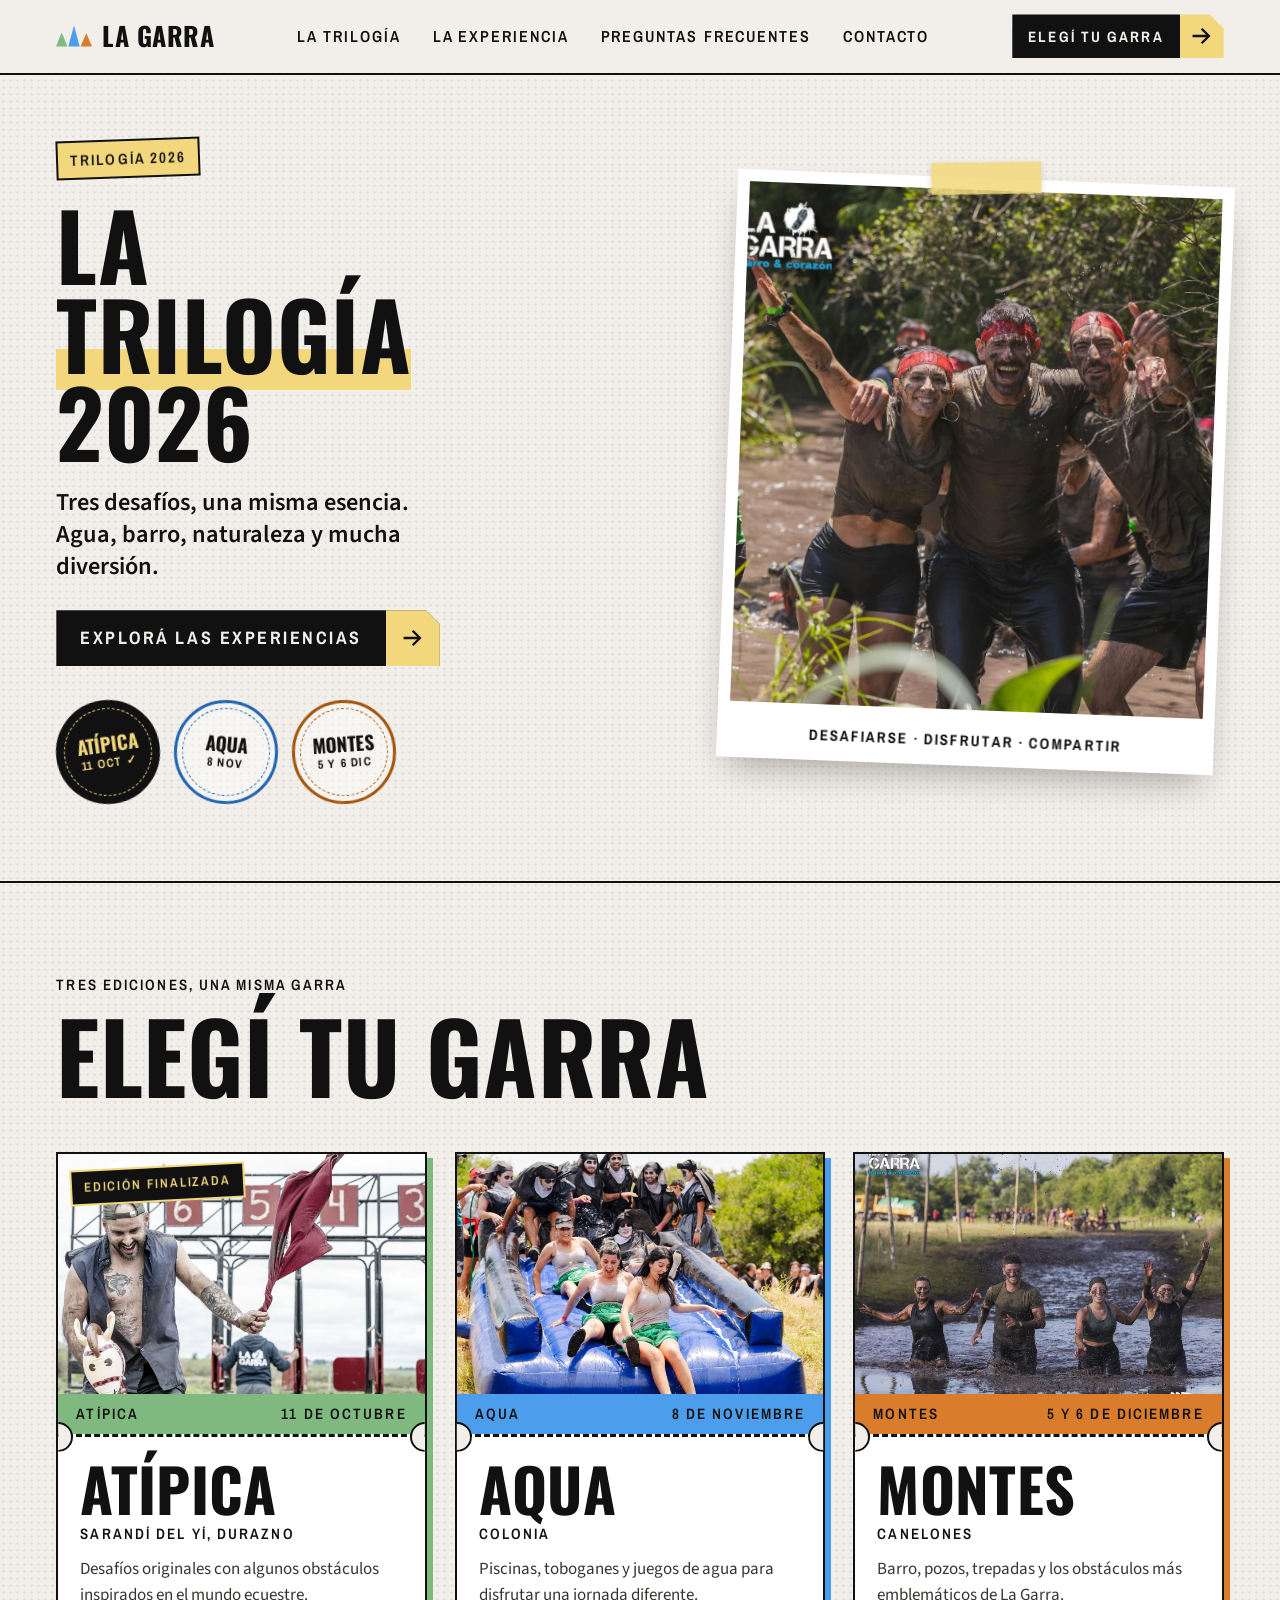
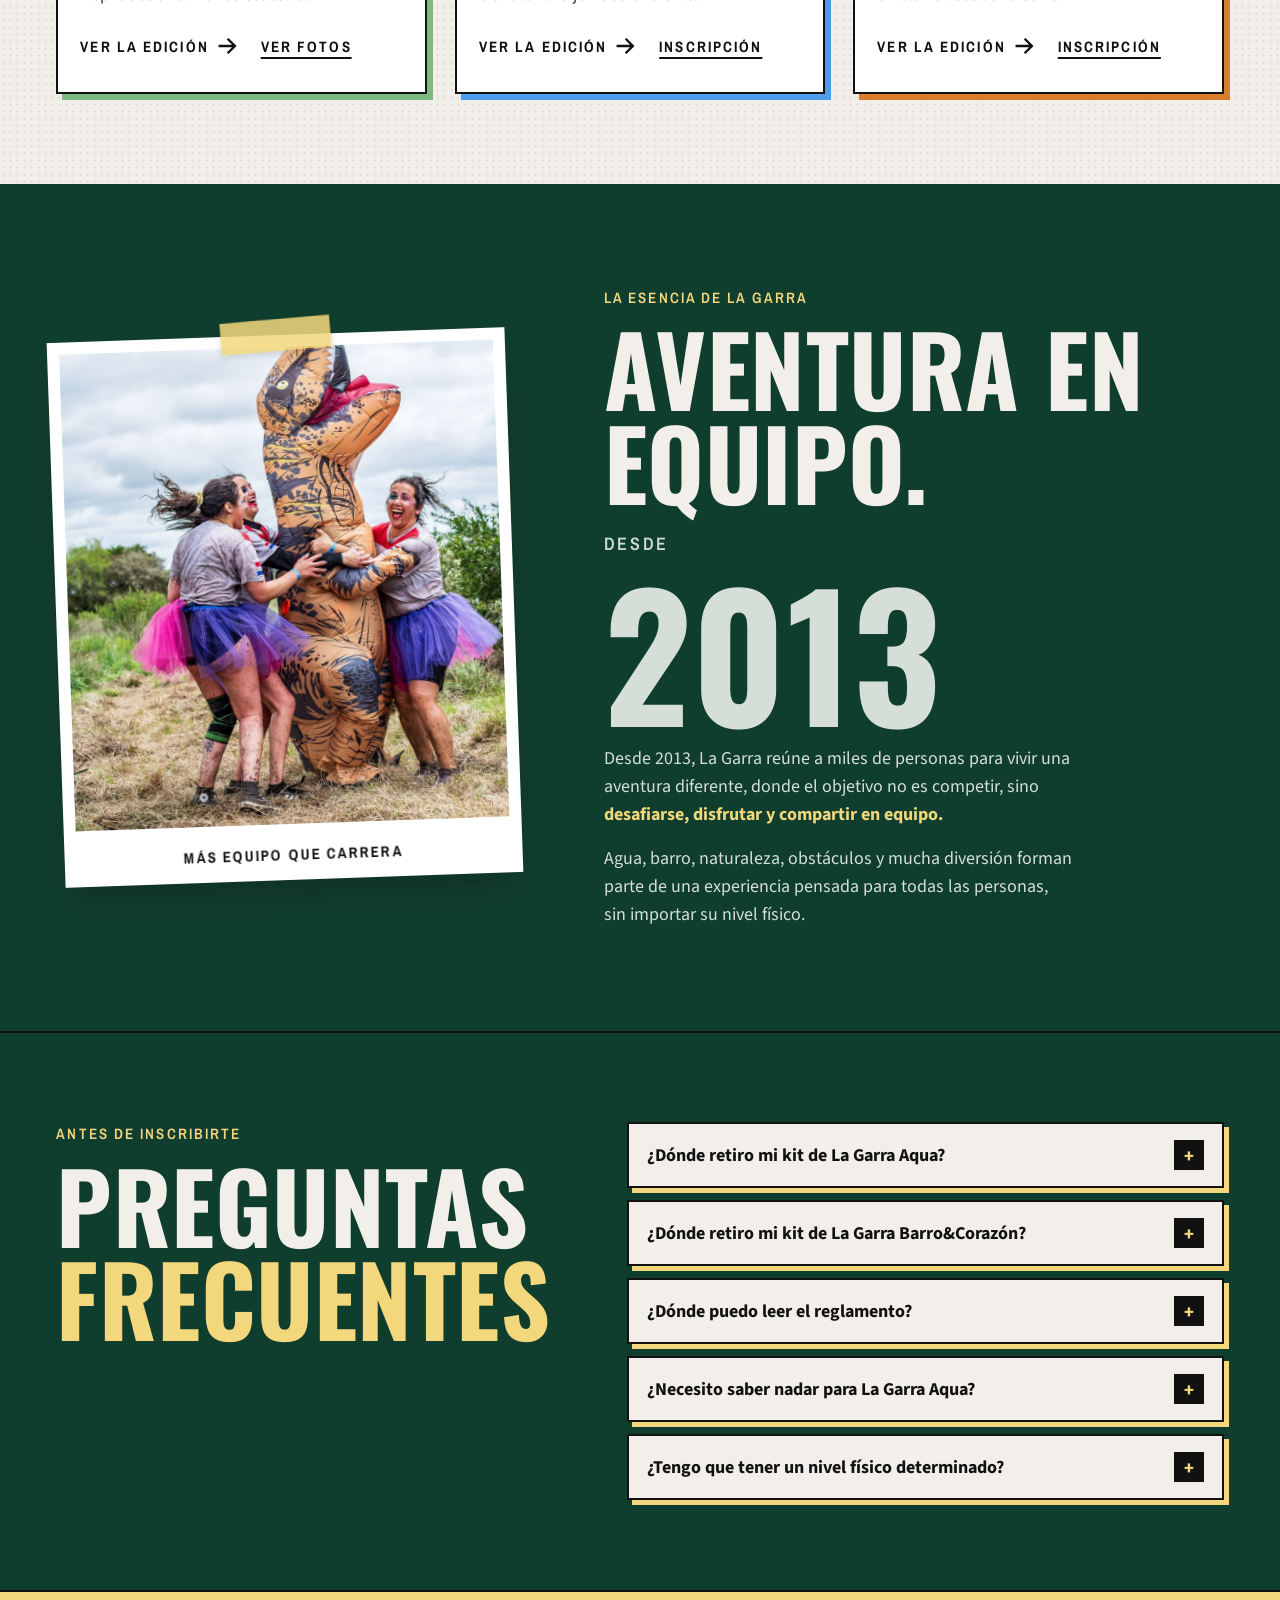
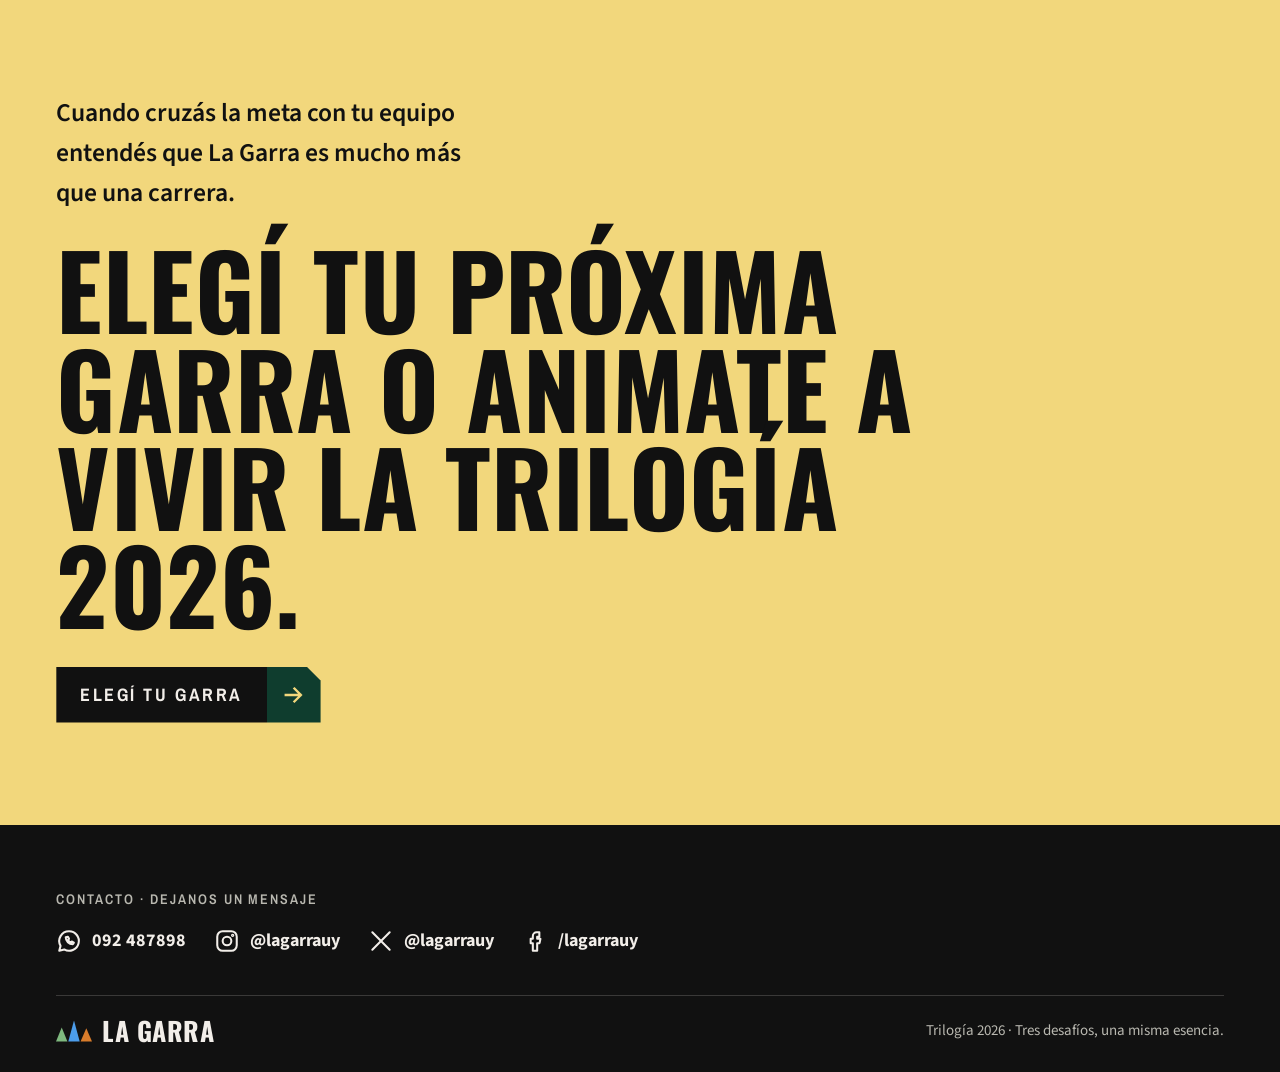
==== commit a0d90777: "Add private content panel and contact page using Cuadra API" ====
--- a/index.html
+++ b/index.html
@@ -47,7 +47,7 @@
 </svg>
 <header class="hdr"><div class="wrap hdr-in">
 <a class="wm" href="index.html" aria-label="La Garra, inicio"><svg aria-hidden="true"><use href="#garra"/></svg><span>La Garra</span></a>
-<nav class="nav" aria-label="Principal"><a href="#trilogia">La Trilogía</a><a href="#esencia">La experiencia</a><a href="#faq">Preguntas frecuentes</a></nav>
+<nav class="nav" aria-label="Principal"><a href="#trilogia">La Trilogía</a><a href="#esencia">La experiencia</a><a href="#faq">Preguntas frecuentes</a><a href="contacto.html">Contacto</a></nav>
 <a class="btn btn-sm" href="#trilogia"><span class="bt">Elegí tu Garra</span><span class="ba" aria-hidden="true"><svg><use href="#arrow"/></svg></span></a>
 </div></header>
 <main>
@@ -68,9 +68,9 @@
 <p class="sub" style="font-size:15px">Tres ediciones, una misma Garra</p>
 <h2 id="hB" class="h2 ttl">Elegí tu Garra</h2>
 <ul class="grid3" style="margin-top:clamp(28px,4cqw,56px)">
-<li class="up tk2"><div class="tk done" style="--c:#7FB97F"><div class="ph"><img src="img/atipica/bandera-caballito.jpg" alt="Participante con un caballito de palo y una bandera roja en la largada" style="object-position:28% 40%"><span class="fin sub">Edición finalizada</span></div><div class="band sub"><span>Atípica</span><span>11 de octubre</span></div><div class="perf"></div><div class="bd"><h3 class="ttl"><a href="atipica.html">Atípica</a></h3><p class="pl sub">Sarandí del Yí, Durazno</p><p class="d">Desafíos originales con algunos obstáculos inspirados en el mundo ecuestre.</p><div class="tkl"><a href="atipica.html" tabindex="-1" aria-hidden="true">Ver la edición <svg width="22" height="22" aria-hidden="true"><use href="#arrow"/></svg></a><a class="ins" href="atipica.html#galeria">Ver fotos</a></div></div></div></li>
-<li class="up tk2"><div class="tk" style="--c:#4C9DEB"><div class="ph"><img src="img/aqua/tobogan-grupo.jpg" alt="Grupo de amigas disfrazadas bajando juntas por un tobogán inflable azul" style="object-position:50% 50%"></div><div class="band sub"><span>Aqua</span><span>8 de noviembre</span></div><div class="perf"></div><div class="bd"><h3 class="ttl"><a href="aqua.html">Aqua</a></h3><p class="pl sub">Colonia</p><p class="d">Piscinas, toboganes y juegos de agua para disfrutar una jornada diferente.</p><div class="tkl"><a href="aqua.html" tabindex="-1" aria-hidden="true">Ver la edición <svg width="22" height="22" aria-hidden="true"><use href="#arrow"/></svg></a><a class="ins" href="https://lagarra.opc.uy/registration" target="_blank" rel="noopener" aria-label="Inscripción a La Garra Aqua (se abre en una pestaña nueva)">Inscripción</a></div></div></div></li>
-<li class="up tk2"><div class="tk" style="--c:#D97C2B"><div class="ph"><img src="img/montes/cuatro-barro.jpg" alt="Cuatro participantes con los brazos en alto atravesando un pozo de barro" style="object-position:50% 50%"></div><div class="band sub"><span>Montes</span><span>5 y 6 de diciembre</span></div><div class="perf"></div><div class="bd"><h3 class="ttl"><a href="montes.html">Montes</a></h3><p class="pl sub">Canelones</p><p class="d">Barro, pozos, trepadas y los obstáculos más emblemáticos de La Garra.</p><div class="tkl"><a href="montes.html" tabindex="-1" aria-hidden="true">Ver la edición <svg width="22" height="22" aria-hidden="true"><use href="#arrow"/></svg></a><a class="ins" href="https://lagarra.opc.uy/registration" target="_blank" rel="noopener" aria-label="Inscripción a La Garra Montes (se abre en una pestaña nueva)">Inscripción</a></div></div></div></li>
+<li class="up tk2"><div class="tk done" style="--c:#7FB97F"><div class="ph"><img src="img/atipica/bandera-caballito.jpg" alt="Participante con un caballito de palo y una bandera roja en la largada" style="object-position:28% 40%"><span class="fin sub">Edición finalizada</span></div><div class="band sub"><span>Atípica</span><span data-edit-id="atipica-date">11 de octubre</span></div><div class="perf"></div><div class="bd"><h3 class="ttl"><a href="atipica.html">Atípica</a></h3><p class="pl sub" data-edit-id="atipica-place">Sarandí del Yí, Durazno</p><p class="d">Desafíos originales con algunos obstáculos inspirados en el mundo ecuestre.</p><div class="tkl"><a href="atipica.html" tabindex="-1" aria-hidden="true">Ver la edición <svg width="22" height="22" aria-hidden="true"><use href="#arrow"/></svg></a><a class="ins" href="atipica.html#galeria">Ver fotos</a></div></div></div></li>
+<li class="up tk2"><div class="tk" style="--c:#4C9DEB"><div class="ph"><img src="img/aqua/tobogan-grupo.jpg" alt="Grupo de amigas disfrazadas bajando juntas por un tobogán inflable azul" style="object-position:50% 50%"></div><div class="band sub"><span>Aqua</span><span data-edit-id="aqua-date">8 de noviembre</span></div><div class="perf"></div><div class="bd"><h3 class="ttl"><a href="aqua.html">Aqua</a></h3><p class="pl sub" data-edit-id="aqua-place">Colonia</p><p class="d">Piscinas, toboganes y juegos de agua para disfrutar una jornada diferente.</p><div class="tkl"><a href="aqua.html" tabindex="-1" aria-hidden="true">Ver la edición <svg width="22" height="22" aria-hidden="true"><use href="#arrow"/></svg></a><a class="ins" href="https://lagarra.opc.uy/registration" target="_blank" rel="noopener" aria-label="Inscripción a La Garra Aqua (se abre en una pestaña nueva)">Inscripción</a></div></div></div></li>
+<li class="up tk2"><div class="tk" style="--c:#D97C2B"><div class="ph"><img src="img/montes/cuatro-barro.jpg" alt="Cuatro participantes con los brazos en alto atravesando un pozo de barro" style="object-position:50% 50%"></div><div class="band sub"><span>Montes</span><span data-edit-id="montes-date">5 y 6 de diciembre</span></div><div class="perf"></div><div class="bd"><h3 class="ttl"><a href="montes.html">Montes</a></h3><p class="pl sub" data-edit-id="montes-place">Canelones</p><p class="d">Barro, pozos, trepadas y los obstáculos más emblemáticos de La Garra.</p><div class="tkl"><a href="montes.html" tabindex="-1" aria-hidden="true">Ver la edición <svg width="22" height="22" aria-hidden="true"><use href="#arrow"/></svg></a><a class="ins" href="https://lagarra.opc.uy/registration" target="_blank" rel="noopener" aria-label="Inscripción a La Garra Montes (se abre en una pestaña nueva)">Inscripción</a></div></div></div></li>
 </ul></div></section>
 <section id="esencia" class="ess sec" aria-labelledby="hE"><div class="wrap ess-g">
 <figure class="pol"><img src="img/atipica/abrazo-dinosaurio.jpg" alt="Un grupo de amigas disfrazadas abrazando a una persona con disfraz inflable de dinosaurio"><figcaption>Más equipo que carrera</figcaption></figure>
@@ -82,7 +82,7 @@
 </div></section>
 <section id="faq" class="faqs sec" aria-labelledby="hf"><div class="wrap fq-g">
 <div><p class="sub">Antes de inscribirte</p><h2 id="hf" class="h2 ttl" style="margin-top:12px">Preguntas <span class="hl">frecuentes</span></h2></div>
-<div class="faq-l"><details><summary>¿Dónde retiro mi kit de La Garra Aqua?</summary><p class="ans">Sábado 7 de noviembre, de 14:00 a 18:00, y domingo 8 de noviembre, desde las 10:00, en Aqua Park Colonia (Camino a la Balsa, Balneario Artilleros).</p></details><details><summary>¿Dónde retiro mi kit de La Garra Barro&amp;Corazón?</summary><p class="ans">Martes 1 y miércoles 2 de diciembre, de 9:30 a 19:30, en el CEDEC (Av. Br. José Batlle y Ordóñez 2326, esq. Av. Italia, Montevideo). Sábado 5 y domingo 6 de diciembre, desde las 10:00, en el Parque Municipal de Montes (Ruta 81 km 97, Montes, Canelones).</p></details><details><summary>¿Dónde puedo leer el reglamento?</summary><p class="ans">Reglamento oficial y deslinde de responsabilidad (PDF): <a href="https://www.lagarra.com.uy/atipica/images/LAGARRA2026-REGLAMENTO-ATIPICA.pdf" target="_blank" rel="noopener">La Garra Atípica</a> · <a href="https://www.lagarra.com.uy/aqua/images/AQUA-Reglamento2026.pdf" target="_blank" rel="noopener">La Garra Aqua</a> · <a href="https://www.lagarra.com.uy/barro/images/BARRO-Reglamento2026.pdf" target="_blank" rel="noopener">La Garra Barro&amp;Corazón</a>.</p></details><details><summary>¿Necesito saber nadar para La Garra Aqua?</summary><p class="ans">No. Todo se vive en un entorno seguro y sin necesidad de saber nadar.</p></details><details><summary>¿Tengo que tener un nivel físico determinado?</summary><p class="ans">No. La Garra es una experiencia pensada para todas las personas, sin importar su nivel físico.</p></details></div>
+<div class="faq-l"><details><summary>¿Dónde retiro mi kit de La Garra Aqua?</summary><p class="ans" data-edit-id="index-faq-1">Sábado 7 de noviembre, de 14:00 a 18:00, y domingo 8 de noviembre, desde las 10:00, en Aqua Park Colonia (Camino a la Balsa, Balneario Artilleros).</p></details><details><summary>¿Dónde retiro mi kit de La Garra Barro&amp;Corazón?</summary><p class="ans" data-edit-id="index-faq-2">Martes 1 y miércoles 2 de diciembre, de 9:30 a 19:30, en el CEDEC (Av. Br. José Batlle y Ordóñez 2326, esq. Av. Italia, Montevideo). Sábado 5 y domingo 6 de diciembre, desde las 10:00, en el Parque Municipal de Montes (Ruta 81 km 97, Montes, Canelones).</p></details><details><summary>¿Dónde puedo leer el reglamento?</summary><p class="ans" data-edit-id="index-faq-3">Reglamento oficial y deslinde de responsabilidad (PDF): <a href="https://www.lagarra.com.uy/atipica/images/LAGARRA2026-REGLAMENTO-ATIPICA.pdf" target="_blank" rel="noopener">La Garra Atípica</a> · <a href="https://www.lagarra.com.uy/aqua/images/AQUA-Reglamento2026.pdf" target="_blank" rel="noopener">La Garra Aqua</a> · <a href="https://www.lagarra.com.uy/barro/images/BARRO-Reglamento2026.pdf" target="_blank" rel="noopener">La Garra Barro&amp;Corazón</a>.</p></details><details><summary>¿Necesito saber nadar para La Garra Aqua?</summary><p class="ans" data-edit-id="index-faq-4">No. Todo se vive en un entorno seguro y sin necesidad de saber nadar.</p></details><details><summary>¿Tengo que tener un nivel físico determinado?</summary><p class="ans" data-edit-id="index-faq-5">No. La Garra es una experiencia pensada para todas las personas, sin importar su nivel físico.</p></details></div>
 </div></section>
 <section id="cierre" class="cl sec" aria-labelledby="hC"><div class="wrap">
 <p class="q">Cuando cruzás la meta con tu equipo entendés que La Garra es mucho más que una carrera.</p>
@@ -91,11 +91,14 @@
 </div></section>
 </main>
 <footer class="ft2"><div class="wrap">
-<p class="sub">Contacto</p>
+<p class="sub"><a href="contacto.html">Contacto · Dejanos un mensaje</a></p>
 <ul class="ct" aria-label="Contacto" style="margin-top:6px"><li><a href="https://wa.me/59892487898" target="_blank" rel="noopener" aria-label="WhatsApp 092 487898 (se abre en una pestaña nueva)"><svg viewBox="0 0 24 24" fill="none" stroke="currentColor" stroke-width="1.9" stroke-linecap="round" stroke-linejoin="round" aria-hidden="true" focusable="false"><path d="M12 3a9 9 0 0 0-7.8 13.5L3 21l4.6-1.2A9 9 0 1 0 12 3z"/><path d="M9 8.5c0 3.5 3 6.5 6.5 6.5l1-1.5-2-1-1 .8a5 5 0 0 1-2.3-2.3l.8-1-1-2z"/></svg><span>092 487898</span></a></li><li><a href="https://www.instagram.com/lagarrauy" target="_blank" rel="noopener" aria-label="Instagram @lagarrauy (se abre en una pestaña nueva)"><svg viewBox="0 0 24 24" fill="none" stroke="currentColor" stroke-width="1.9" stroke-linecap="round" stroke-linejoin="round" aria-hidden="true" focusable="false"><rect x="3" y="3" width="18" height="18" rx="5"/><circle cx="12" cy="12" r="4"/><circle cx="17.2" cy="6.8" r=".6"/></svg><span>@lagarrauy</span></a></li><li><a href="https://twitter.com/lagarrauy" target="_blank" rel="noopener" aria-label="Twitter @lagarrauy (se abre en una pestaña nueva)"><svg viewBox="0 0 24 24" fill="none" stroke="currentColor" stroke-width="1.9" stroke-linecap="round" stroke-linejoin="round" aria-hidden="true" focusable="false"><path d="M4 4l16 16M20 4L4 20"/></svg><span>@lagarrauy</span></a></li><li><a href="https://www.facebook.com/lagarrauy" target="_blank" rel="noopener" aria-label="Facebook /lagarrauy (se abre en una pestaña nueva)"><svg viewBox="0 0 24 24" fill="none" stroke="currentColor" stroke-width="1.9" stroke-linecap="round" stroke-linejoin="round" aria-hidden="true" focusable="false"><path d="M14 8h2V4h-2.5A3.5 3.5 0 0 0 10 7.5V10H8v4h2v7h4v-7h2.2l.8-4H14V8z"/></svg><span>/lagarrauy</span></a></li></ul>
 <div class="row"><a class="wm" href="#top" aria-label="La Garra, volver arriba"><svg aria-hidden="true"><use href="#garra"/></svg><span>La Garra</span></a><p>Trilogía 2026 · Tres desafíos, una misma esencia.</p></div>
 </div></footer>
 </div>
+<script src="js/config.js" defer></script>
+<script src="js/api.js" defer></script>
+<script src="js/content.js" defer></script>
 <script src="js/main.js" defer></script>
 </body>
 </html>
--- a/css/style.css
+++ b/css/style.css
@@ -1,4 +1,6 @@
 body{margin:0;background:#111}
+.edited-text{white-space:pre-line}
+.dstamp.stamp-edited{padding:16px;font-size:16px;text-align:center;line-height:1.3}
 html{scroll-behavior:smooth}
 @media (prefers-reduced-motion:reduce){html{scroll-behavior:auto}}
 .gp{--mont:#0F3D2E;--hier:#7FB97F;--barro:#D97C2B;--agua:#4C9DEB;--sol:#F2D77C;--carb:#111;--arena:#F2EEE9;container-type:inline-size;container-name:page;position:relative;overflow-x:clip;font-family:'Source Sans 3','Source Sans Pro',system-ui,sans-serif;font-size:18px;line-height:1.55;-webkit-font-smoothing:antialiased}
